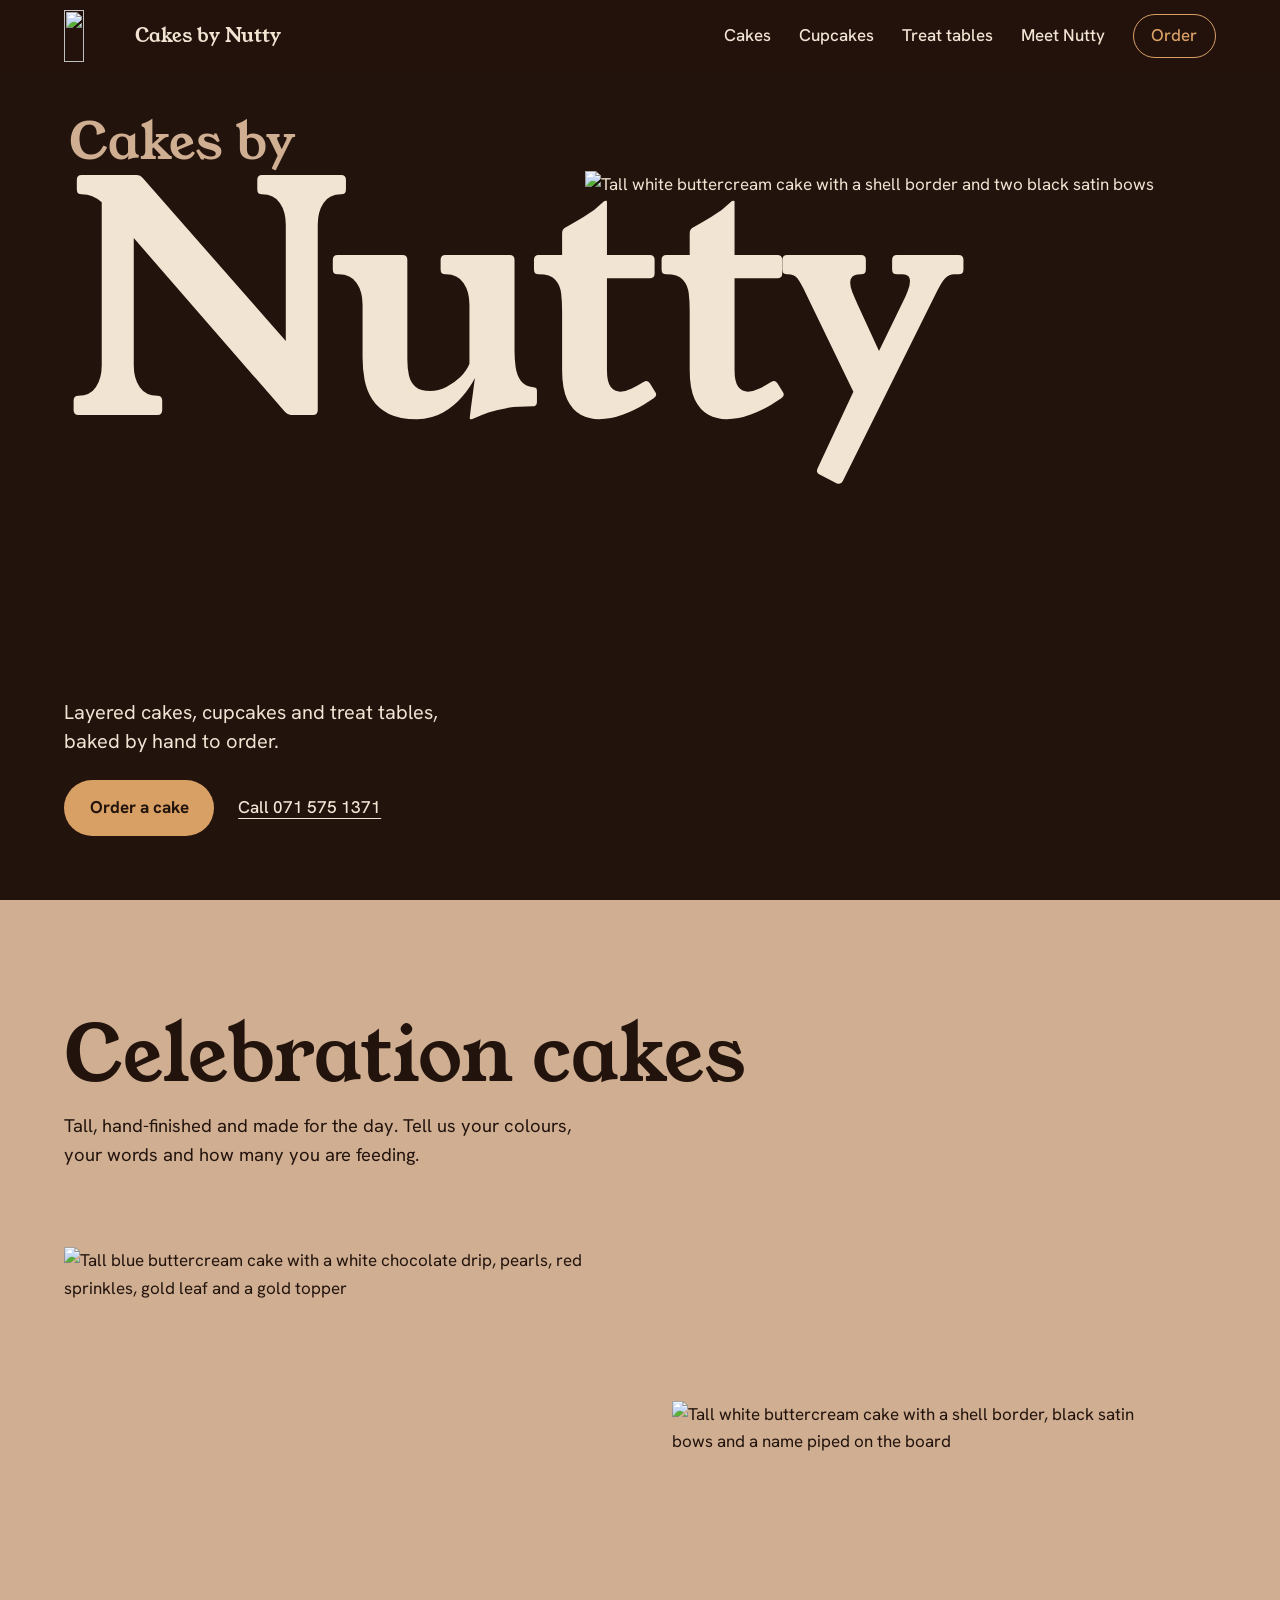
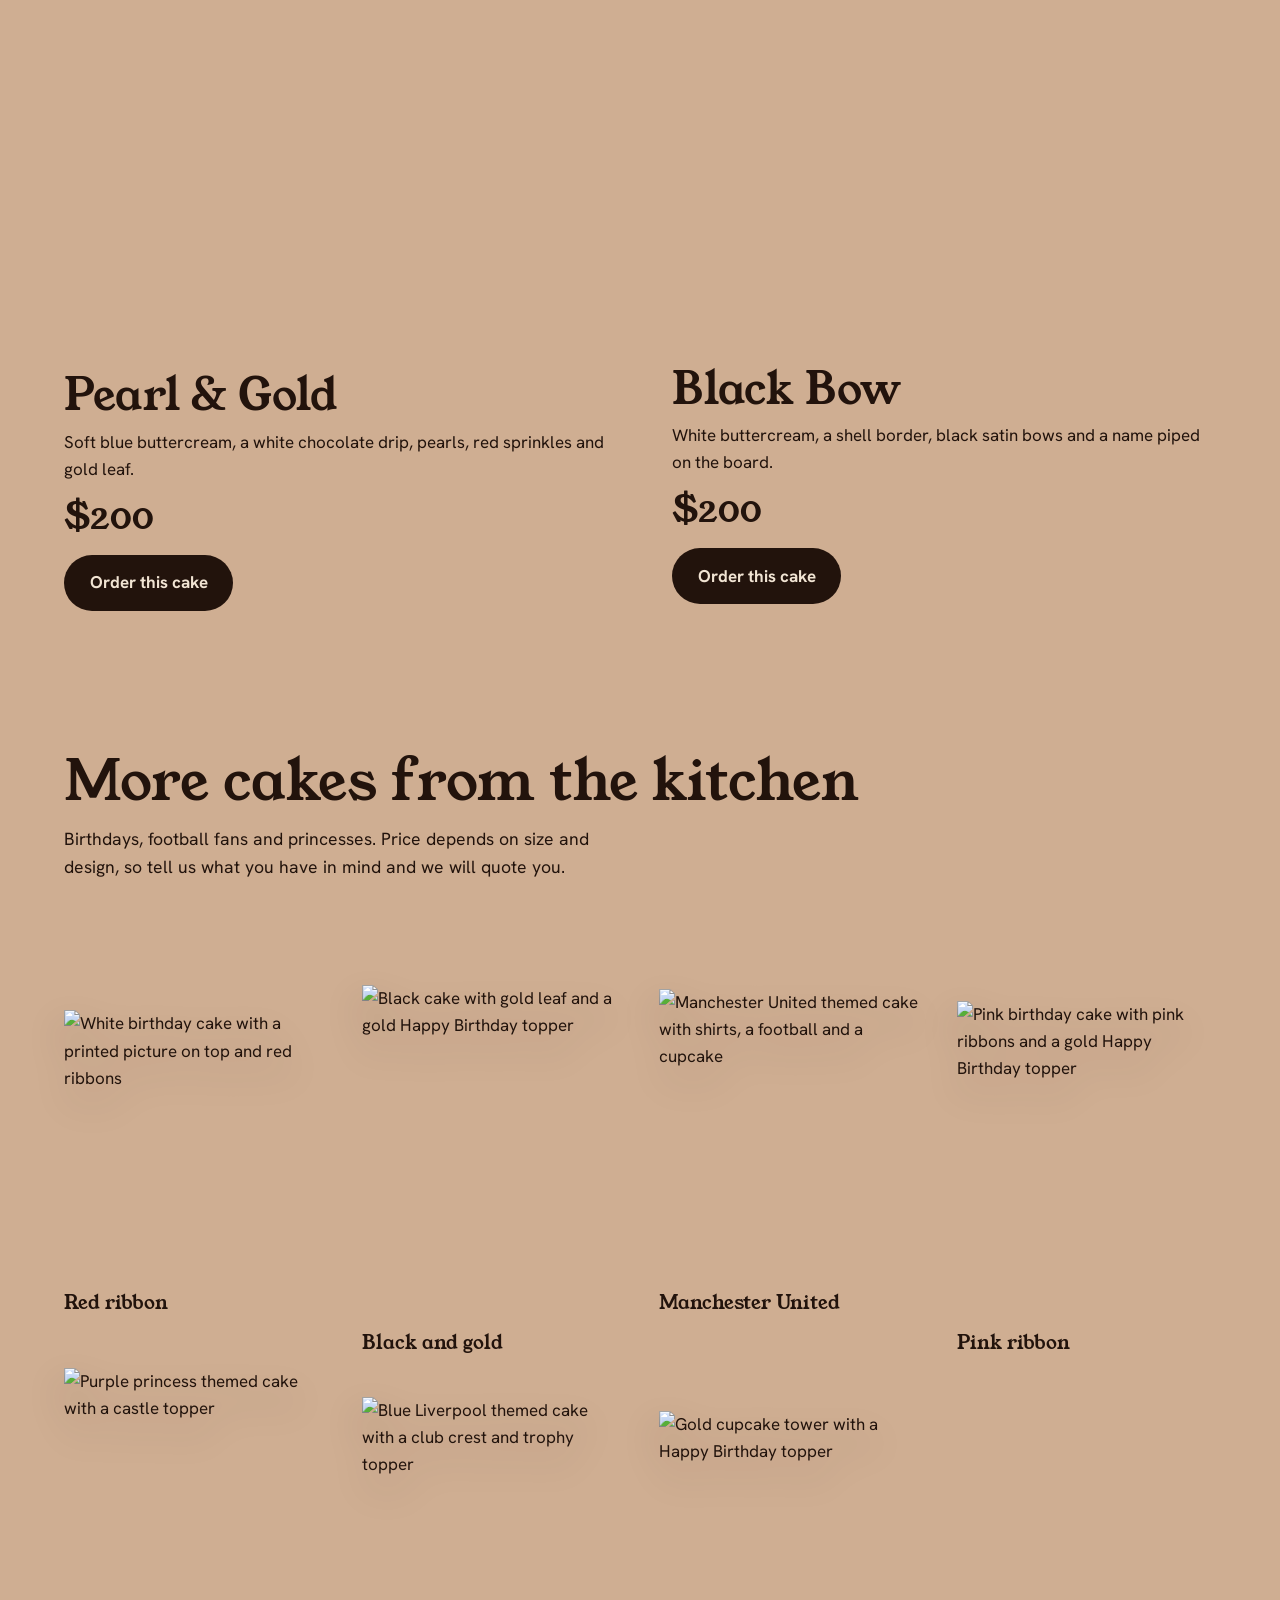
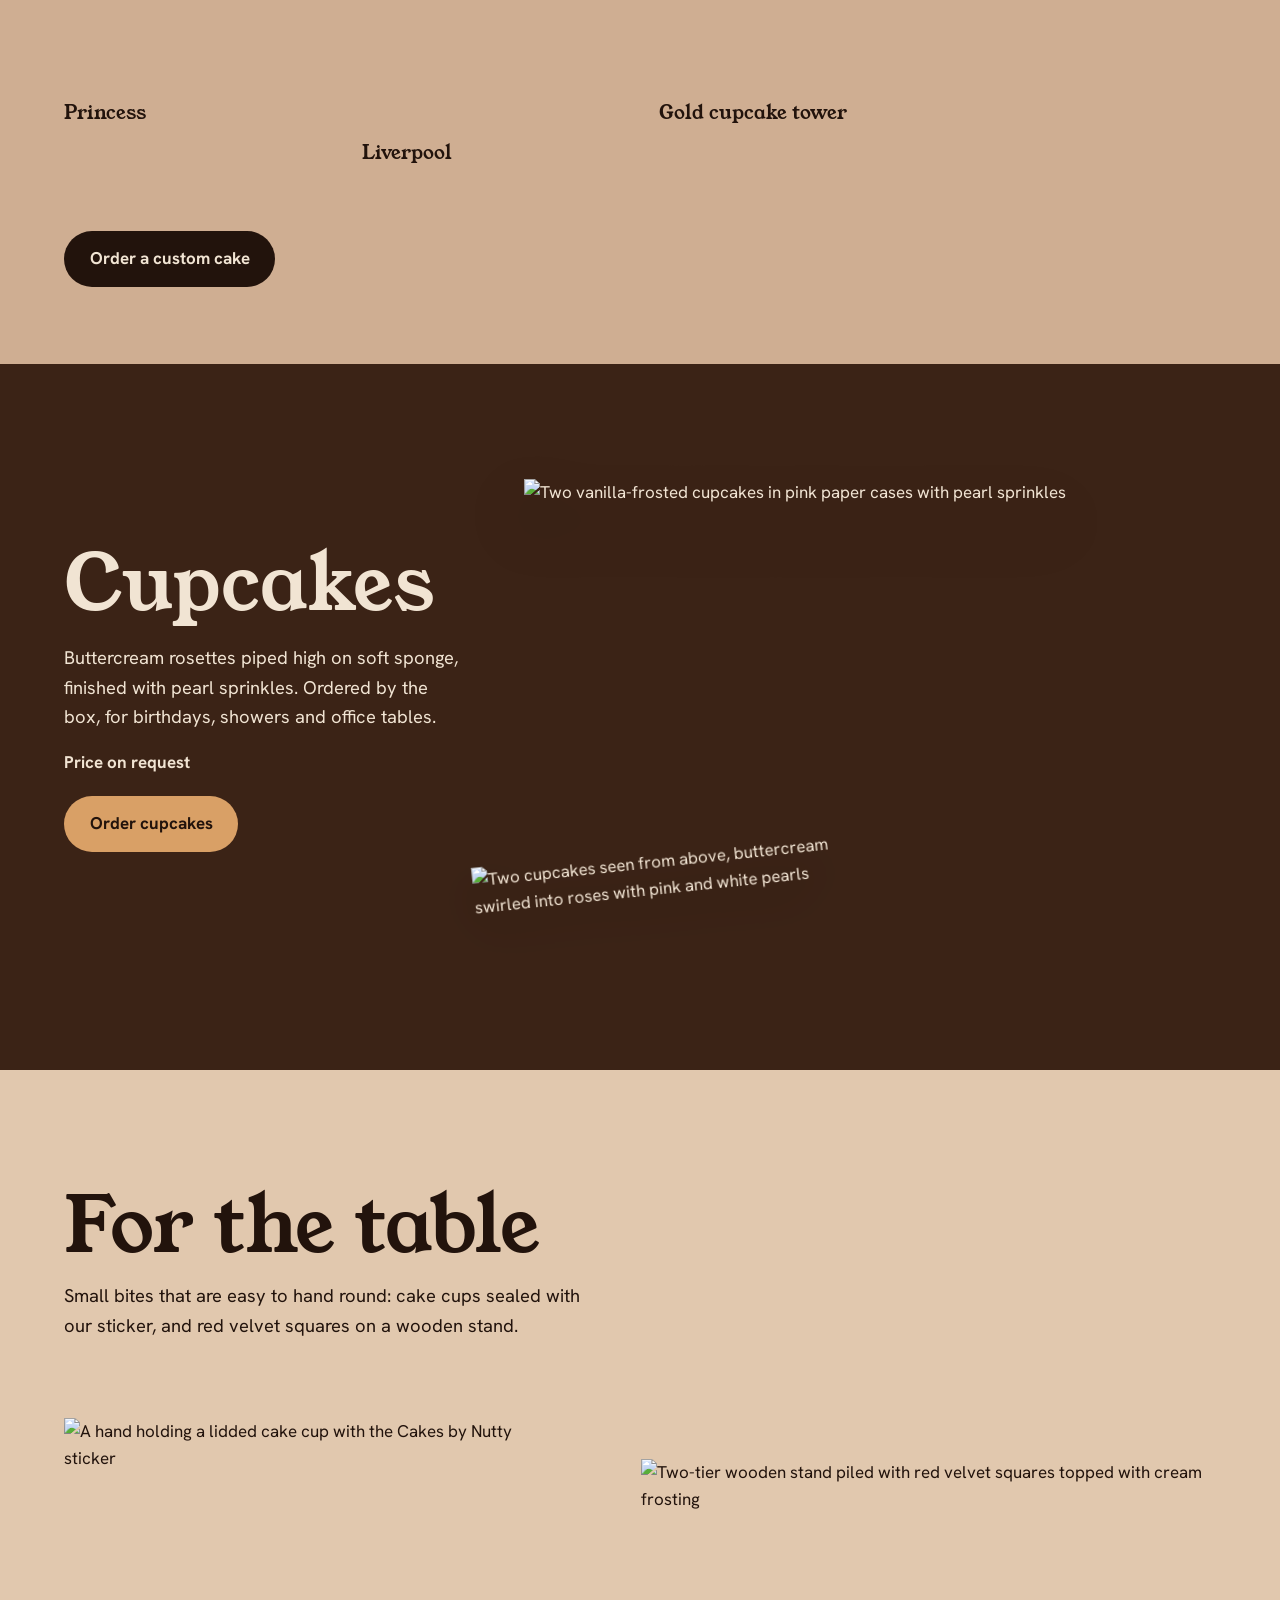
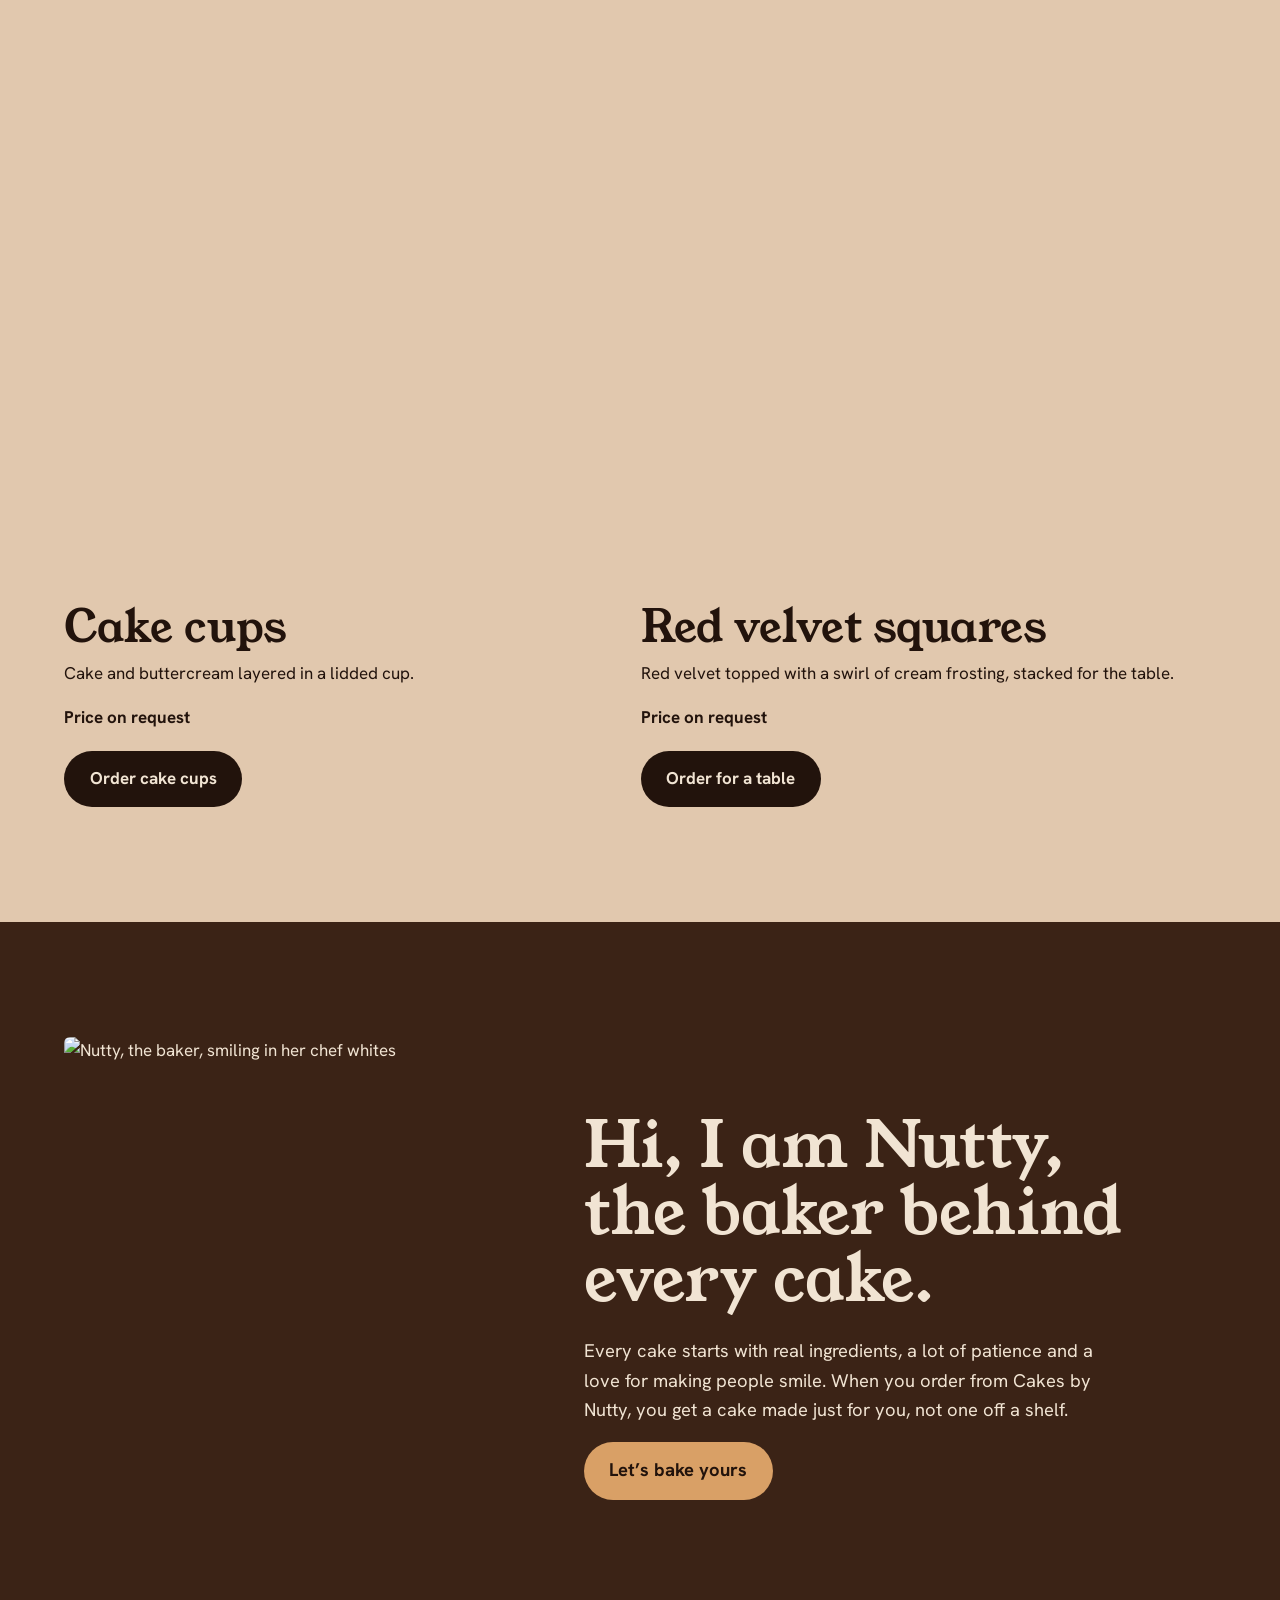
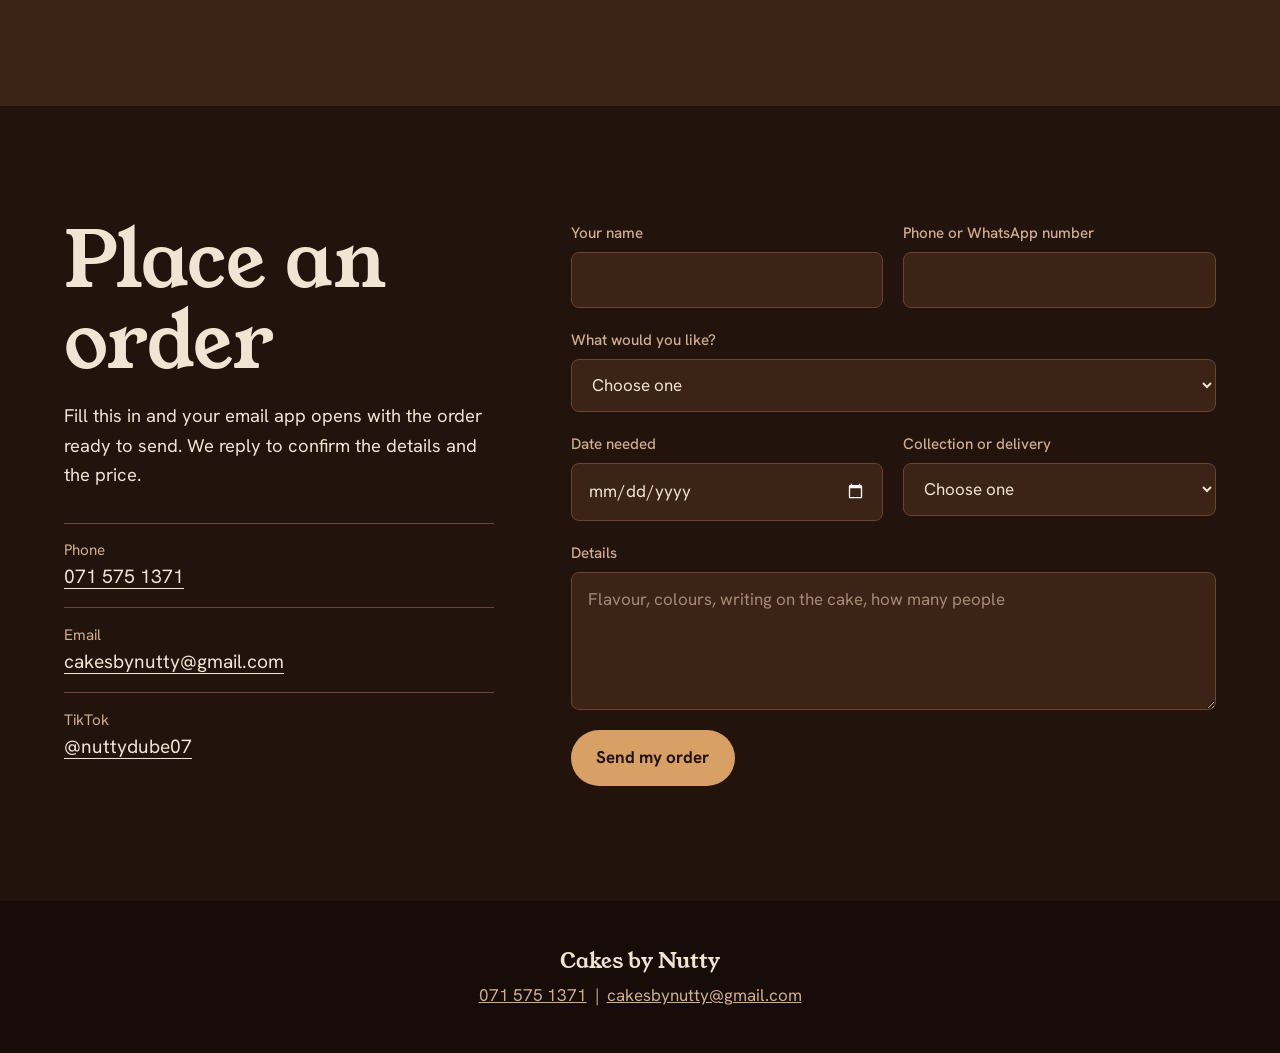
==== index.html @ 34d8f232 "Add files via upload" ====
<!DOCTYPE html>
<html lang="en">
<head>
  <meta charset="utf-8">
  <meta name="viewport" content="width=device-width, initial-scale=1">
  <title>Cakes by Nutty | Handmade cakes and cupcakes</title>
  <meta name="description" content="Layered cakes, cupcakes, cake cups and treat tables, baked by hand to order. Order online from Cakes by Nutty.">
  <link rel="icon" href="images/logo.webp" type="image/webp">
  <link rel="preconnect" href="https://fonts.googleapis.com">
  <link rel="preconnect" href="https://fonts.gstatic.com" crossorigin>
  <link href="https://fonts.googleapis.com/css2?family=Hanken+Grotesk:wght@400;500;700&family=Young+Serif&display=swap" rel="stylesheet">
  <link rel="stylesheet" href="style.css">
</head>
<body>

  <header class="site-header">
    <a class="brand" href="#top" aria-label="Cakes by Nutty, back to top">
      <img src="images/logo.webp" alt="" width="59" height="52">
      <span>Cakes by Nutty</span>
    </a>
    <nav aria-label="Main">
      <a href="#cakes">Cakes</a>
      <a href="#cupcakes">Cupcakes</a>
      <a href="#tables">Treat tables</a>
      <a href="#about">Meet Nutty</a>
      <a class="nav-order" href="#order">Order</a>
    </nav>
  </header>

  <main id="top">

    <!-- HERO -->
    <section class="hero" aria-labelledby="hero-title">
      <h1 id="hero-title" class="wordmark"><span class="by">Cakes by</span>Nutty</h1>
      <div class="hero-copy">
        <p>Layered cakes, cupcakes and treat tables, baked by hand to order.</p>
        <div class="hero-actions">
          <a class="btn" href="#order">Order a cake</a>
          <a class="text-link" href="tel:0715751371">Call 071 575 1371</a>
        </div>
      </div>
      <img class="hero-cake" src="images/cake-white.webp" width="877" height="1033"
           alt="Tall white buttercream cake with a shell border and two black satin bows">
    </section>

    <!-- CAKES -->
    <section class="cakes" id="cakes" aria-labelledby="cakes-title">
      <div class="section-head">
        <h2 id="cakes-title">Celebration cakes</h2>
        <p>Tall, hand-finished and made for the day. Tell us your colours, your words and how many you are feeding.</p>
      </div>

      <div class="cake-row">
        <article class="cake cake-a">
          <img src="images/cake-blue.webp" width="941" height="1297" loading="lazy"
               alt="Tall blue buttercream cake with a white chocolate drip, pearls, red sprinkles, gold leaf and a gold topper">
          <div class="cake-info">
            <h3>Pearl &amp; Gold</h3>
            <p>Soft blue buttercream, a white chocolate drip, pearls, red sprinkles and gold leaf.</p>
            <p class="price">$200</p>
            <button class="btn btn-dark" type="button" data-order="Celebration cake: Pearl & Gold ($200)">Order this cake</button>
          </div>
        </article>

        <article class="cake cake-b">
          <img src="images/cake-white.webp" width="877" height="1033" loading="lazy"
               alt="Tall white buttercream cake with a shell border, black satin bows and a name piped on the board">
          <div class="cake-info">
            <h3>Black Bow</h3>
            <p>White buttercream, a shell border, black satin bows and a name piped on the board.</p>
            <p class="price">$200</p>
            <button class="btn btn-dark" type="button" data-order="Celebration cake: Black Bow ($200)">Order this cake</button>
          </div>
        </article>
      </div>

      <div class="more">
        <div class="more-head">
          <h3>More cakes from the kitchen</h3>
          <p>Birthdays, football fans and princesses. Price depends on size and design, so tell us what you have in mind and we will quote you.</p>
        </div>
        <div class="more-grid">
          <figure>
            <img src="images/more-red-ribbon.webp" width="717" height="734" loading="lazy" alt="White birthday cake with a printed picture on top and red ribbons">
            <figcaption>Red ribbon</figcaption>
          </figure>
          <figure>
            <img src="images/more-black-gold.webp" width="798" height="1018" loading="lazy" alt="Black cake with gold leaf and a gold Happy Birthday topper">
            <figcaption>Black and gold</figcaption>
          </figure>
          <figure>
            <img src="images/more-manchester.webp" width="760" height="842" loading="lazy" alt="Manchester United themed cake with shirts, a football and a cupcake">
            <figcaption>Manchester United</figcaption>
          </figure>
          <figure>
            <img src="images/more-pink-ribbon.webp" width="721" height="877" loading="lazy" alt="Pink birthday cake with pink ribbons and a gold Happy Birthday topper">
            <figcaption>Pink ribbon</figcaption>
          </figure>
          <figure>
            <img src="images/more-princess.webp" width="766" height="939" loading="lazy" alt="Purple princess themed cake with a castle topper">
            <figcaption>Princess</figcaption>
          </figure>
          <figure>
            <img src="images/more-liverpool.webp" width="700" height="888" loading="lazy" alt="Blue Liverpool themed cake with a club crest and trophy topper">
            <figcaption>Liverpool</figcaption>
          </figure>
          <figure>
            <img src="images/more-gold-tower.webp" width="949" height="1007" loading="lazy" alt="Gold cupcake tower with a Happy Birthday topper">
            <figcaption>Gold cupcake tower</figcaption>
          </figure>
        </div>
        <button class="btn btn-dark" type="button" data-order="Custom celebration cake">Order a custom cake</button>
      </div>
    </section>

    <!-- CUPCAKES -->
    <section class="cupcakes" id="cupcakes" aria-labelledby="cupcakes-title">
      <div class="cupcake-copy">
        <h2 id="cupcakes-title">Cupcakes</h2>
        <p>Buttercream rosettes piped high on soft sponge, finished with pearl sprinkles. Ordered by the box, for birthdays, showers and office tables.</p>
        <p class="price-note">Price on request</p>
        <button class="btn" type="button" data-order="Cupcakes">Order cupcakes</button>
      </div>
      <div class="cupcake-art">
        <img class="cc-side" src="images/cupcakes-side.webp" width="833" height="527" loading="lazy"
             alt="Two vanilla-frosted cupcakes in pink paper cases with pearl sprinkles">
        <img class="cc-top" src="images/cupcakes-top.webp" width="765" height="467" loading="lazy"
             alt="Two cupcakes seen from above, buttercream swirled into roses with pink and white pearls">
      </div>
    </section>

    <!-- TREAT TABLES -->
    <section class="tables" id="tables" aria-labelledby="tables-title">
      <div class="section-head">
        <h2 id="tables-title">For the table</h2>
        <p>Small bites that are easy to hand round: cake cups sealed with our sticker, and red velvet squares on a wooden stand.</p>
      </div>

      <div class="table-row">
        <figure class="treat treat-cups">
          <img src="images/cups.webp" width="695" height="1111" loading="lazy"
               alt="A hand holding a lidded cake cup with the Cakes by Nutty sticker">
          <figcaption>
            <h3>Cake cups</h3>
            <p>Cake and buttercream layered in a lidded cup.</p>
            <p class="price-note">Price on request</p>
            <button class="btn btn-dark" type="button" data-order="Cake cups">Order cake cups</button>
          </figcaption>
        </figure>

        <figure class="treat treat-stand">
          <img src="images/stand.webp" width="666" height="841" loading="lazy"
               alt="Two-tier wooden stand piled with red velvet squares topped with cream frosting">
          <figcaption>
            <h3>Red velvet squares</h3>
            <p>Red velvet topped with a swirl of cream frosting, stacked for the table.</p>
            <p class="price-note">Price on request</p>
            <button class="btn btn-dark" type="button" data-order="Red velvet squares for a table">Order for a table</button>
          </figcaption>
        </figure>
      </div>
    </section>

    <!-- ABOUT -->
    <section class="about" id="about" aria-labelledby="about-title">
      <img src="images/baker.webp" width="560" height="700" loading="lazy"
           alt="Nutty, the baker, smiling in her chef whites">
      <div class="about-copy">
        <h2 id="about-title">Hi, I am Nutty, the baker behind every cake.</h2>
        <p>Every cake starts with real ingredients, a lot of patience and a love for making people smile. When you order from Cakes by Nutty, you get a cake made just for you, not one off a shelf.</p>
        <p><a class="btn" href="#order">Let&rsquo;s bake yours</a></p>
      </div>
    </section>

    <!-- ORDER -->
    <section class="order" id="order" aria-labelledby="order-title">
      <div class="order-intro">
        <h2 id="order-title">Place an order</h2>
        <p>Fill this in and your email app opens with the order ready to send. We reply to confirm the details and the price.</p>
        <dl class="contact">
          <div><dt>Phone</dt><dd><a href="tel:0715751371">071 575 1371</a></dd></div>
          <div><dt>Email</dt><dd><a href="mailto:cakesbynutty@gmail.com">cakesbynutty@gmail.com</a></dd></div>
          <div><dt>TikTok</dt><dd><a href="https://www.tiktok.com/@nuttydube07" rel="noopener">@nuttydube07</a></dd></div>
        </dl>
      </div>

      <form id="order-form" class="order-form" novalidate>
        <div class="field">
          <label for="name">Your name</label>
          <input id="name" name="name" type="text" autocomplete="name" required>
        </div>
        <div class="field">
          <label for="phone">Phone or WhatsApp number</label>
          <input id="phone" name="phone" type="tel" autocomplete="tel" required>
        </div>
        <div class="field full">
          <label for="item">What would you like?</label>
          <select id="item" name="item" required>
            <option value="">Choose one</option>
            <option>Celebration cake: Pearl &amp; Gold ($200)</option>
            <option>Celebration cake: Black Bow ($200)</option>
            <option>Custom celebration cake</option>
            <option>Cupcakes</option>
            <option>Cake cups</option>
            <option>Red velvet squares for a table</option>
          </select>
        </div>
        <div class="field">
          <label for="date">Date needed</label>
          <input id="date" name="date" type="date" required>
        </div>
        <div class="field">
          <label for="method">Collection or delivery</label>
          <select id="method" name="method" required>
            <option value="">Choose one</option>
            <option>Collection</option>
            <option>Delivery</option>
          </select>
        </div>
        <div class="field full">
          <label for="details">Details</label>
          <textarea id="details" name="details" rows="4" placeholder="Flavour, colours, writing on the cake, how many people"></textarea>
        </div>
        <div class="full form-end">
          <button class="btn" type="submit">Send my order</button>
          <p id="form-status" class="form-status" role="status" aria-live="polite"></p>
        </div>
      </form>
    </section>


  </main>

  <footer class="site-footer">
    <p>Cakes by Nutty</p>
    <p><a href="tel:0715751371">071 575 1371</a> &nbsp;|&nbsp; <a href="mailto:cakesbynutty@gmail.com">cakesbynutty@gmail.com</a></p>
  </footer>

  <script src="script.js"></script>
</body>
</html>
---- style.css ----
/* ==========================================================
   Cakes by Nutty
   Palette (all browns):
   roast  #22130c  deepest, page and footer
   cocoa  #3b2316  cupcake section
   mocha  #6b4430  borders, quiet text on dark
   latte  #cfae92  cake section
   sand   #e1c8ae  treat table section
   oat    #f1e4d3  text on dark
   caramel #d9a066 buttons and links
   ========================================================== */

:root {
  --roast: #22130c;
  --cocoa: #3b2316;
  --mocha: #6b4430;
  --latte: #cfae92;
  --sand: #e1c8ae;
  --oat: #f1e4d3;
  --caramel: #d9a066;
  --ink-soft: #4a2f20;

  --display: "Young Serif", Georgia, "Times New Roman", serif;
  --body: "Hanken Grotesk", system-ui, -apple-system, "Segoe UI", Roboto, sans-serif;

  --gutter: clamp(1.25rem, 5vw, 4.5rem);
  --header-h: 4.5rem;
}

*, *::before, *::after { box-sizing: border-box; }

html {
  scroll-behavior: smooth;
  scroll-padding-top: var(--header-h);
  -webkit-text-size-adjust: 100%;
}

body {
  margin: 0;
  background: var(--roast);
  color: var(--oat);
  font-family: var(--body);
  font-size: 1.0625rem;
  line-height: 1.6;
}

img { display: block; max-width: 100%; height: auto; }

h1, h2, h3 {
  margin: 0;
  font-family: var(--display);
  font-weight: 400;
  line-height: 1.05;
}

p { margin: 0 0 1rem; max-width: 34rem; }

a { color: inherit; }

:focus-visible {
  outline: 3px solid var(--caramel);
  outline-offset: 3px;
}

/* ---------- Buttons and links ---------- */

.btn {
  display: inline-block;
  padding: 0.9rem 1.6rem;
  border: 0;
  border-radius: 999px;
  background: var(--caramel);
  color: var(--roast);
  font: inherit;
  font-weight: 700;
  text-decoration: none;
  cursor: pointer;
  transition: background-color 0.2s;
}
.btn:hover { background: #e6b27a; }

.btn.btn-dark { background: var(--roast); color: var(--oat); }
.btn.btn-dark:hover { background: var(--cocoa); }

.text-link {
  font-weight: 500;
  text-underline-offset: 0.3em;
  text-decoration-thickness: 1px;
}

.price {
  margin: 0 0 1.25rem;
  font-family: var(--display);
  font-size: 2.25rem;
  line-height: 1;
}

.price-note {
  margin: 0 0 1.25rem;
  font-weight: 700;
}

/* ---------- Header ---------- */

.site-header {
  position: sticky;
  top: 0;
  z-index: 50;
  display: flex;
  align-items: center;
  justify-content: space-between;
  gap: 1rem;
  min-height: var(--header-h);
  padding: 0.5rem var(--gutter);
  background: rgba(34, 19, 12, 0.94);
  -webkit-backdrop-filter: blur(8px);
  backdrop-filter: blur(8px);
}

.brand {
  display: flex;
  align-items: center;
  gap: 0.75rem;
  font-family: var(--display);
  font-size: 1.2rem;
  text-decoration: none;
}
.brand img { width: auto; height: 3.25rem; }

.site-header nav { display: flex; align-items: center; gap: 1.75rem; }
.site-header nav a { text-decoration: none; font-weight: 500; }
.site-header nav a:hover { color: var(--caramel); }
.site-header .nav-order {
  padding: 0.45rem 1.1rem;
  border: 1.5px solid var(--caramel);
  border-radius: 999px;
  color: var(--caramel);
}
.site-header .nav-order:hover { background: var(--caramel); color: var(--roast); }

/* ---------- Hero ---------- */

.hero {
  position: relative;
  display: flex;
  flex-direction: column;
  justify-content: space-between;
  min-height: calc(100svh - var(--header-h));
  padding: clamp(1.5rem, 4vw, 3rem) var(--gutter) clamp(2rem, 5vw, 4rem);
  overflow: hidden;
  background: var(--roast);
}

.wordmark {
  position: relative;
  z-index: 1;
  font-size: clamp(6.5rem, 25vw, 23rem);
  line-height: 0.85;
  letter-spacing: -0.02em;
  color: var(--oat);
}
.wordmark .by {
  display: block;
  margin-bottom: 0.12em;
  padding-left: 0.1em;
  font-size: 0.16em;
  letter-spacing: 0;
  color: var(--latte);
}

.hero-copy {
  position: relative;
  z-index: 3;
  max-width: 26rem;
  margin-top: 2.5rem;
}
.hero-copy p { font-size: 1.25rem; line-height: 1.45; }
.hero-actions { display: flex; flex-wrap: wrap; align-items: center; gap: 1.25rem 1.5rem; margin-top: 1.5rem; }

.hero-cake {
  position: absolute;
  z-index: 2;
  right: 6vw;
  bottom: 0;
  height: 88%;
  width: auto;
  max-width: none;
  animation: settle 1s cubic-bezier(0.2, 0.7, 0.2, 1) both;
}

@keyframes settle {
  from { opacity: 0; transform: translateY(7%); }
  to   { opacity: 1; transform: none; }
}

/* ---------- Cakes ---------- */

.cakes {
  padding: clamp(4rem, 9vw, 8rem) var(--gutter) clamp(3rem, 6vw, 6rem);
  background: var(--latte);
  color: var(--roast);
}

.section-head { margin-bottom: clamp(2.5rem, 6vw, 5rem); }
.section-head h2 { margin-bottom: 1rem; font-size: clamp(2.5rem, 6vw, 5rem); }
.section-head p { font-size: 1.15rem; }

.cake-row {
  display: grid;
  grid-template-columns: 1fr 1fr;
  gap: clamp(1.5rem, 5vw, 5rem);
  align-items: start;
}

.cake { display: flex; flex-direction: column; }
.cake img {
  width: 100%;
  -webkit-mask-image: linear-gradient(to bottom, #000 88%, transparent);
  mask-image: linear-gradient(to bottom, #000 88%, transparent);
}
.cake-info { margin-top: -1.5rem; position: relative; }
.cake-info h3 { margin-bottom: 0.6rem; font-size: clamp(1.9rem, 3.4vw, 2.75rem); }

.cake.cake-b { margin-top: clamp(3rem, 12vw, 11rem); }
.cake.cake-b img { width: 92%; }

/* ---------- More cakes ---------- */

.more { margin-top: clamp(5rem, 11vw, 10rem); }
.more-head { margin-bottom: clamp(2rem, 5vw, 4rem); }
.more-head h3 { margin-bottom: 0.9rem; font-size: clamp(2rem, 4.5vw, 3.5rem); }
.more-head p { font-size: 1.1rem; }

.more-grid {
  display: grid;
  grid-template-columns: repeat(auto-fit, minmax(min(15rem, 100%), 1fr));
  gap: clamp(1.5rem, 3vw, 3rem) clamp(1rem, 3vw, 3rem);
  align-items: end;
  margin-bottom: clamp(4.5rem, 8vw, 6.5rem);
}
.more-grid figure { margin: 0; }
.more-grid img { width: 100%; filter: drop-shadow(0 18px 18px rgba(34, 19, 12, 0.22)); }
.more-grid figcaption { margin-top: 0.75rem; font-family: var(--display); font-size: 1.2rem; }
.more-grid figure:nth-child(even) { transform: translateY(2.5rem); }

/* ---------- Cupcakes ---------- */

.cupcakes {
  display: grid;
  grid-template-columns: minmax(0, 0.8fr) minmax(0, 1.4fr);
  gap: clamp(2rem, 5vw, 5rem);
  align-items: center;
  padding: clamp(4rem, 9vw, 8rem) var(--gutter) clamp(6rem, 12vw, 11rem);
  background: var(--cocoa);
  color: var(--oat);
}
.cupcake-copy h2 { margin-bottom: 1.25rem; font-size: clamp(2.5rem, 6vw, 5rem); }
.cupcake-copy p:not(.price-note) { font-size: 1.15rem; }

.cupcake-art { position: relative; }
.cupcake-art .cc-side {
  width: 100%;
  filter: drop-shadow(0 28px 28px rgba(0, 0, 0, 0.35));
}
.cupcake-art .cc-top {
  position: absolute;
  left: -6%;
  bottom: -38%;
  width: 56%;
  transform: rotate(-6deg);
  filter: drop-shadow(0 22px 22px rgba(0, 0, 0, 0.35));
}

/* ---------- Treat tables ---------- */

.tables {
  padding: clamp(4rem, 9vw, 8rem) var(--gutter);
  background: var(--sand);
  color: var(--roast);
}

.table-row {
  display: grid;
  grid-template-columns: 1fr 1.15fr;
  gap: clamp(2rem, 6vw, 6rem);
  align-items: end;
}

.treat { margin: 0; }
.treat img { width: 100%; }
.treat-cups img { max-width: 30rem; }
.treat figcaption { margin-top: 1.25rem; }
.treat h3 { margin-bottom: 0.6rem; font-size: clamp(1.9rem, 3.4vw, 2.75rem); }

/* ---------- About ---------- */

.about {
  display: grid;
  grid-template-columns: minmax(0, 0.7fr) minmax(0, 1fr);
  gap: clamp(2rem, 6vw, 6rem);
  align-items: center;
  padding: clamp(4rem, 9vw, 8rem) var(--gutter);
  background: var(--cocoa);
  color: var(--oat);
}
.about img { width: 100%; max-width: 28rem; justify-self: end; border-radius: 6px; }
.about-copy h2 { margin-bottom: 1.5rem; max-width: 14ch; font-size: clamp(2.25rem, 5vw, 4.25rem); }
.about-copy p { font-size: 1.15rem; }

/* ---------- Order ---------- */

.order {
  display: grid;
  grid-template-columns: minmax(0, 0.8fr) minmax(0, 1.2fr);
  gap: clamp(2rem, 6vw, 6rem);
  padding: clamp(4rem, 9vw, 8rem) var(--gutter);
  background: var(--roast);
}
.order-intro h2 { margin-bottom: 1.25rem; font-size: clamp(2.5rem, 6vw, 5rem); }
.order-intro p { font-size: 1.15rem; }

.contact { margin: 2rem 0 0; }
.contact div { padding: 0.9rem 0; border-top: 1px solid var(--mocha); }
.contact dt { color: var(--latte); font-size: 0.95rem; }
.contact dd { margin: 0; font-size: 1.2rem; }
.contact a { text-underline-offset: 0.25em; }

.order-form {
  display: grid;
  grid-template-columns: 1fr 1fr;
  gap: 1.25rem;
  align-content: start;
}
.order-form .field { display: flex; flex-direction: column; gap: 0.4rem; min-width: 0; }
.order-form .full { grid-column: 1 / -1; }

.order-form label { font-size: 0.95rem; font-weight: 500; color: var(--latte); }

.order-form input,
.order-form select,
.order-form textarea {
  width: 100%;
  padding: 0.85rem 1rem;
  border: 1px solid var(--mocha);
  border-radius: 8px;
  background: var(--cocoa);
  color: var(--oat);
  font: inherit;
  color-scheme: dark;
}
.order-form textarea { resize: vertical; }
.order-form ::placeholder { color: #a58a76; }

.order-form input.invalid,
.order-form select.invalid { border-color: #f0a58a; }

.form-end { display: flex; flex-wrap: wrap; align-items: center; gap: 1rem 1.5rem; }
.form-status { margin: 0; max-width: 28rem; font-size: 0.95rem; }

/* ---------- Footer ---------- */

.site-footer {
  padding: 2.5rem var(--gutter);
  background: #170c07;
  color: var(--latte);
  text-align: center;
}
.site-footer p { max-width: none; margin: 0.25rem 0; }
.site-footer p:first-child { font-family: var(--display); font-size: 1.3rem; color: var(--oat); }

/* ---------- Tablet and phone ---------- */

@media (max-width: 860px) {
  .hero { min-height: 0; padding-bottom: 0; }
  .wordmark { font-size: clamp(5.5rem, 30vw, 14rem); }
  .hero-cake {
    position: relative;
    right: auto;
    height: auto;
    width: min(82vw, 440px);
    margin: 2rem 0 0 auto;
  }

  .cake-row { grid-template-columns: 1fr; gap: 3rem; }
  .cake.cake-b { margin-top: 0; }
  .cake.cake-b img { width: 100%; }
  .cake img { max-width: 30rem; }

  .cupcakes { grid-template-columns: 1fr; padding-bottom: clamp(8rem, 30vw, 12rem); }
  .cupcake-art .cc-top { left: 0; bottom: -45%; width: 60%; }

  .table-row { grid-template-columns: 1fr; gap: 3.5rem; }
  .treat-cups img { max-width: 20rem; }

  .order { grid-template-columns: 1fr; }

  .about { grid-template-columns: 1fr; }
  .about img { justify-self: center; max-width: 22rem; order: 2; }
  .more-grid figure:nth-child(even) { transform: none; }
}

@media (max-width: 640px) {
  .site-header nav a:not(.nav-order) { display: none; }
  .brand { font-size: 1.05rem; }
  .order-form { grid-template-columns: 1fr; }
}

/* ---------- Reduced motion ---------- */

@media (prefers-reduced-motion: reduce) {
  html { scroll-behavior: auto; }
  .hero-cake { animation: none; }
  .btn { transition: none; }
}
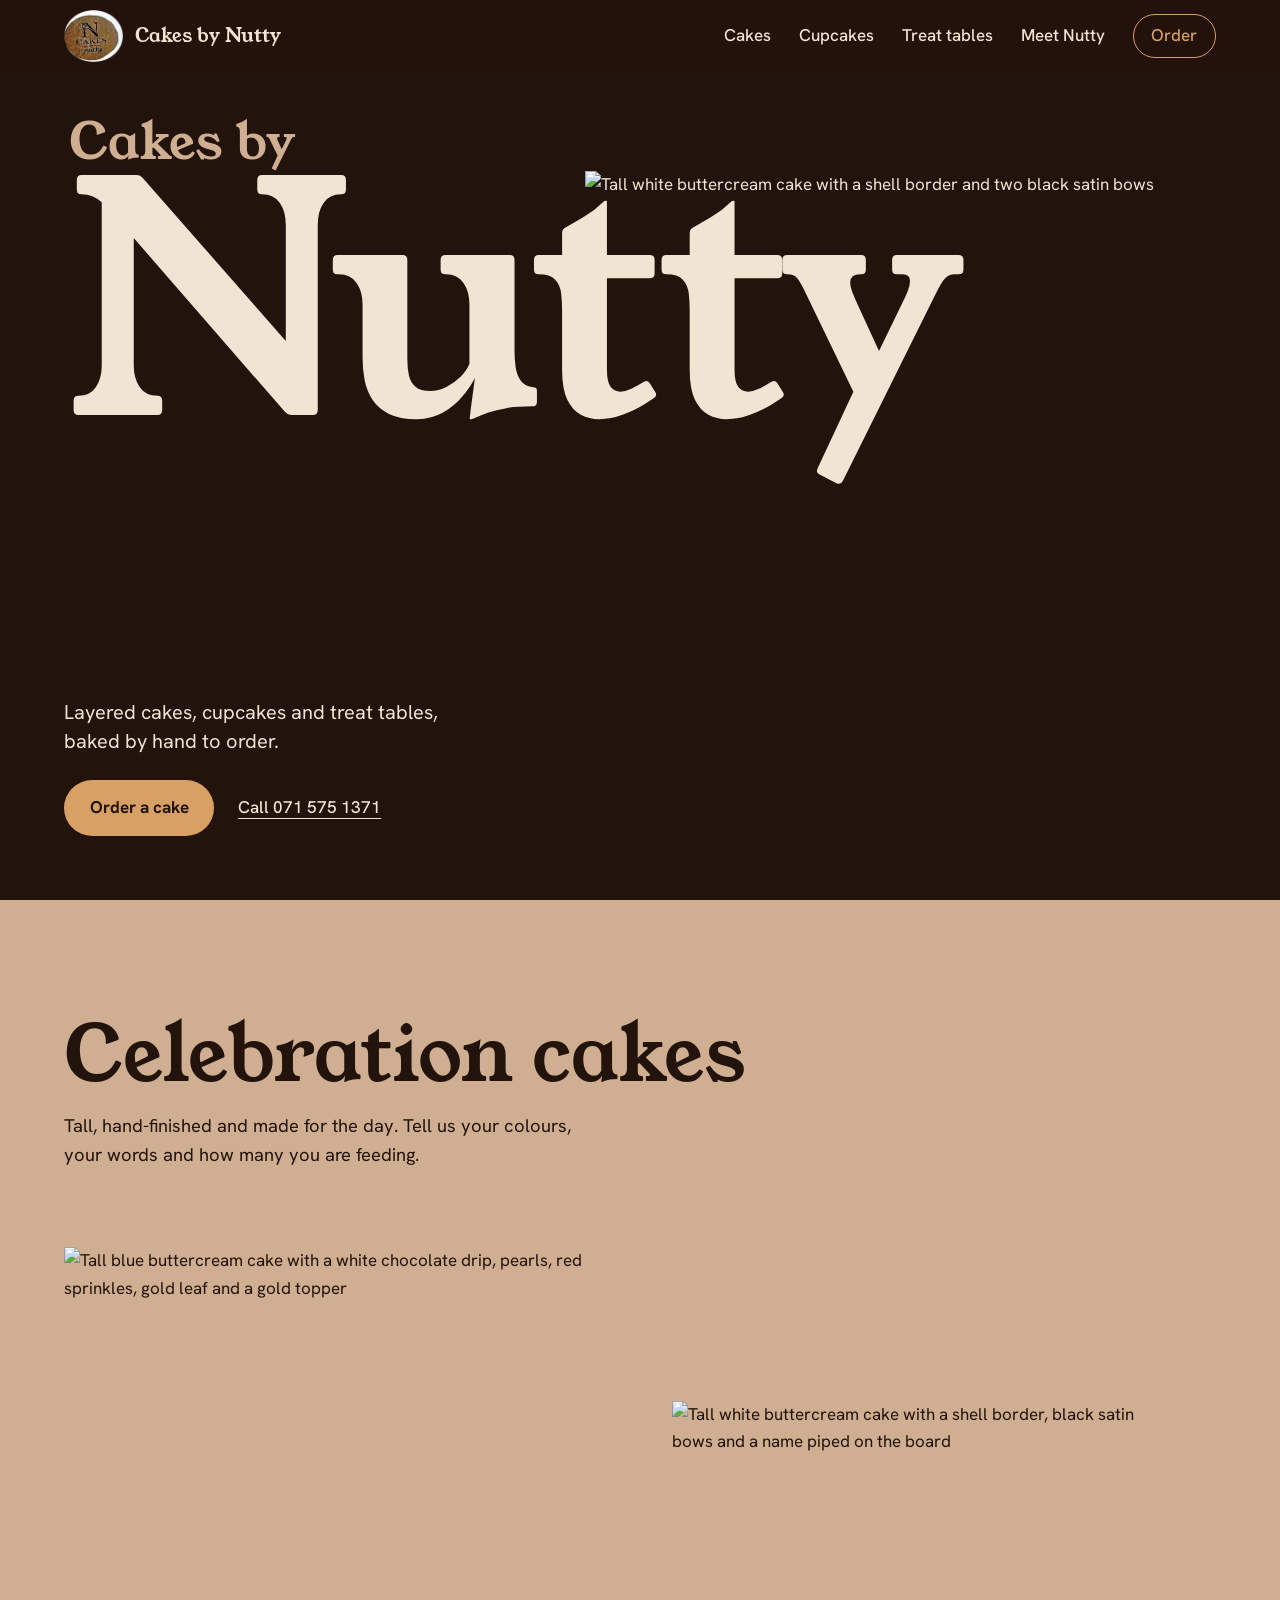
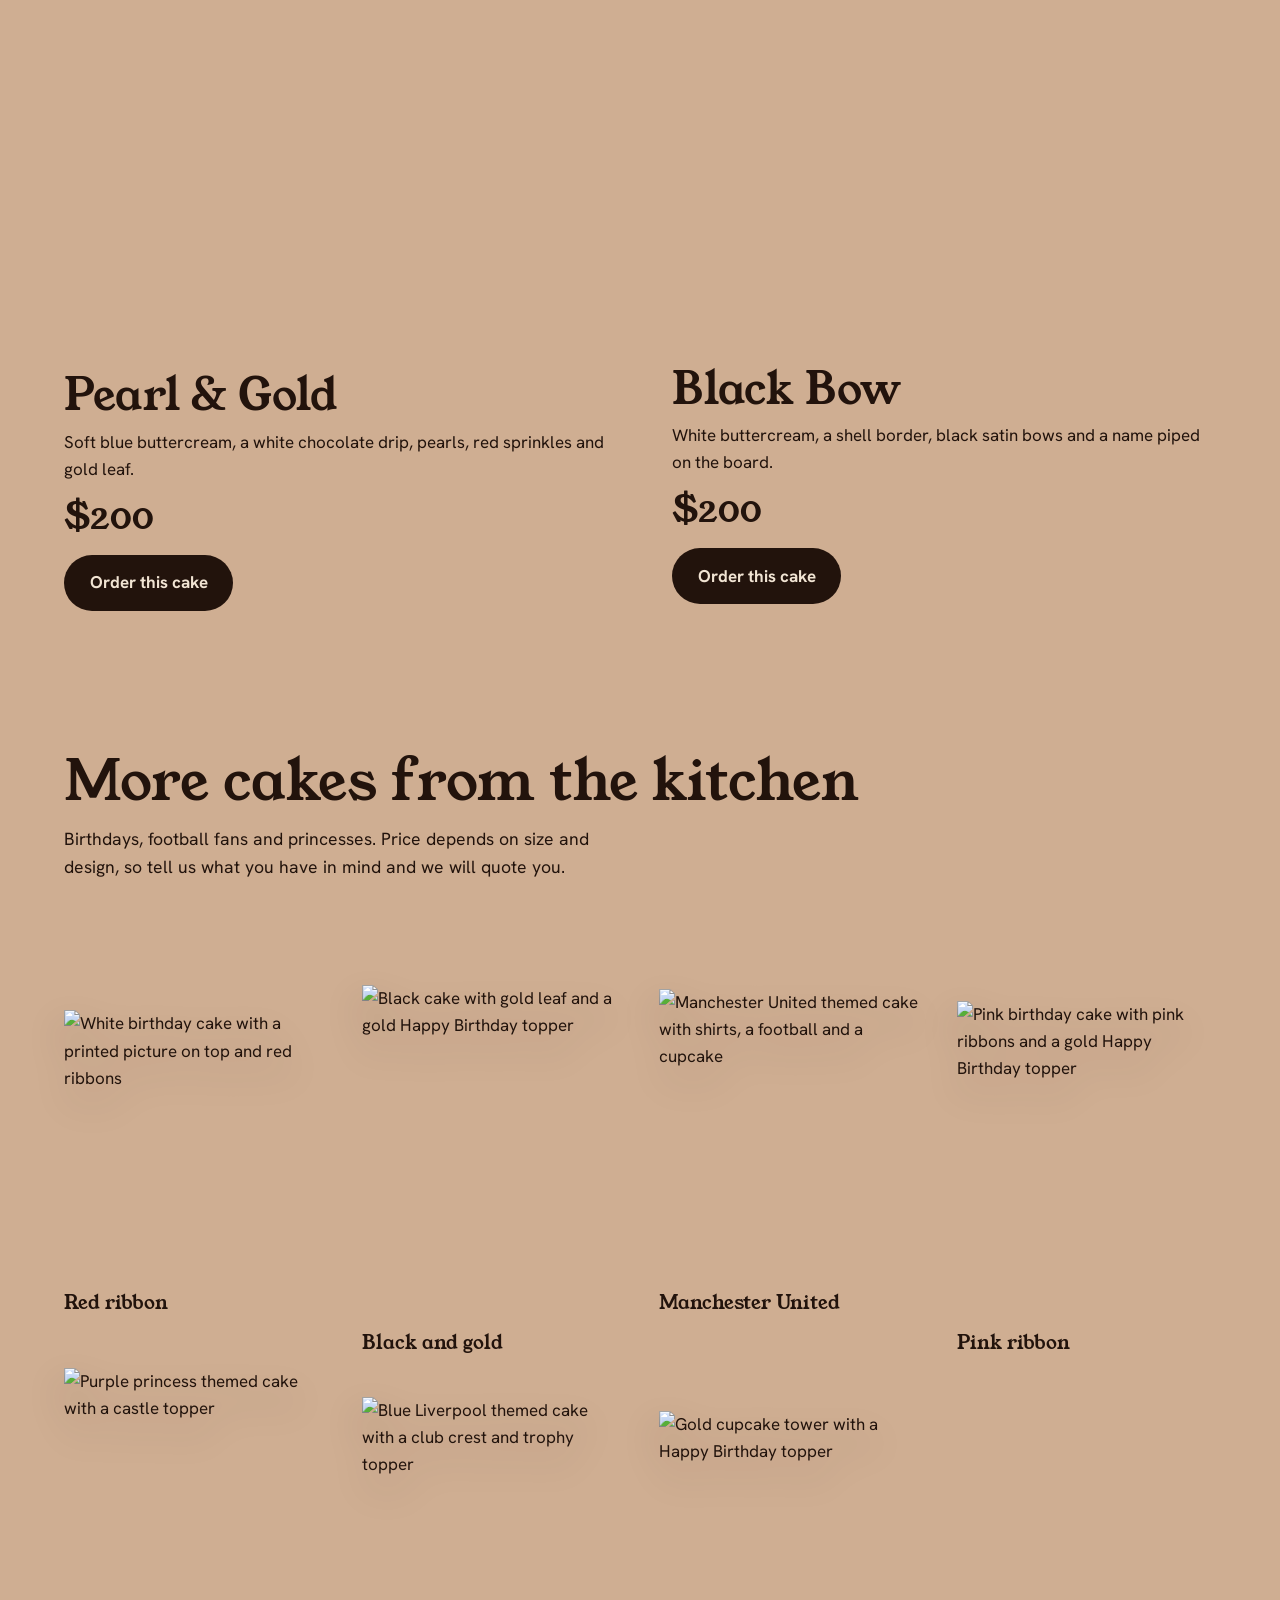
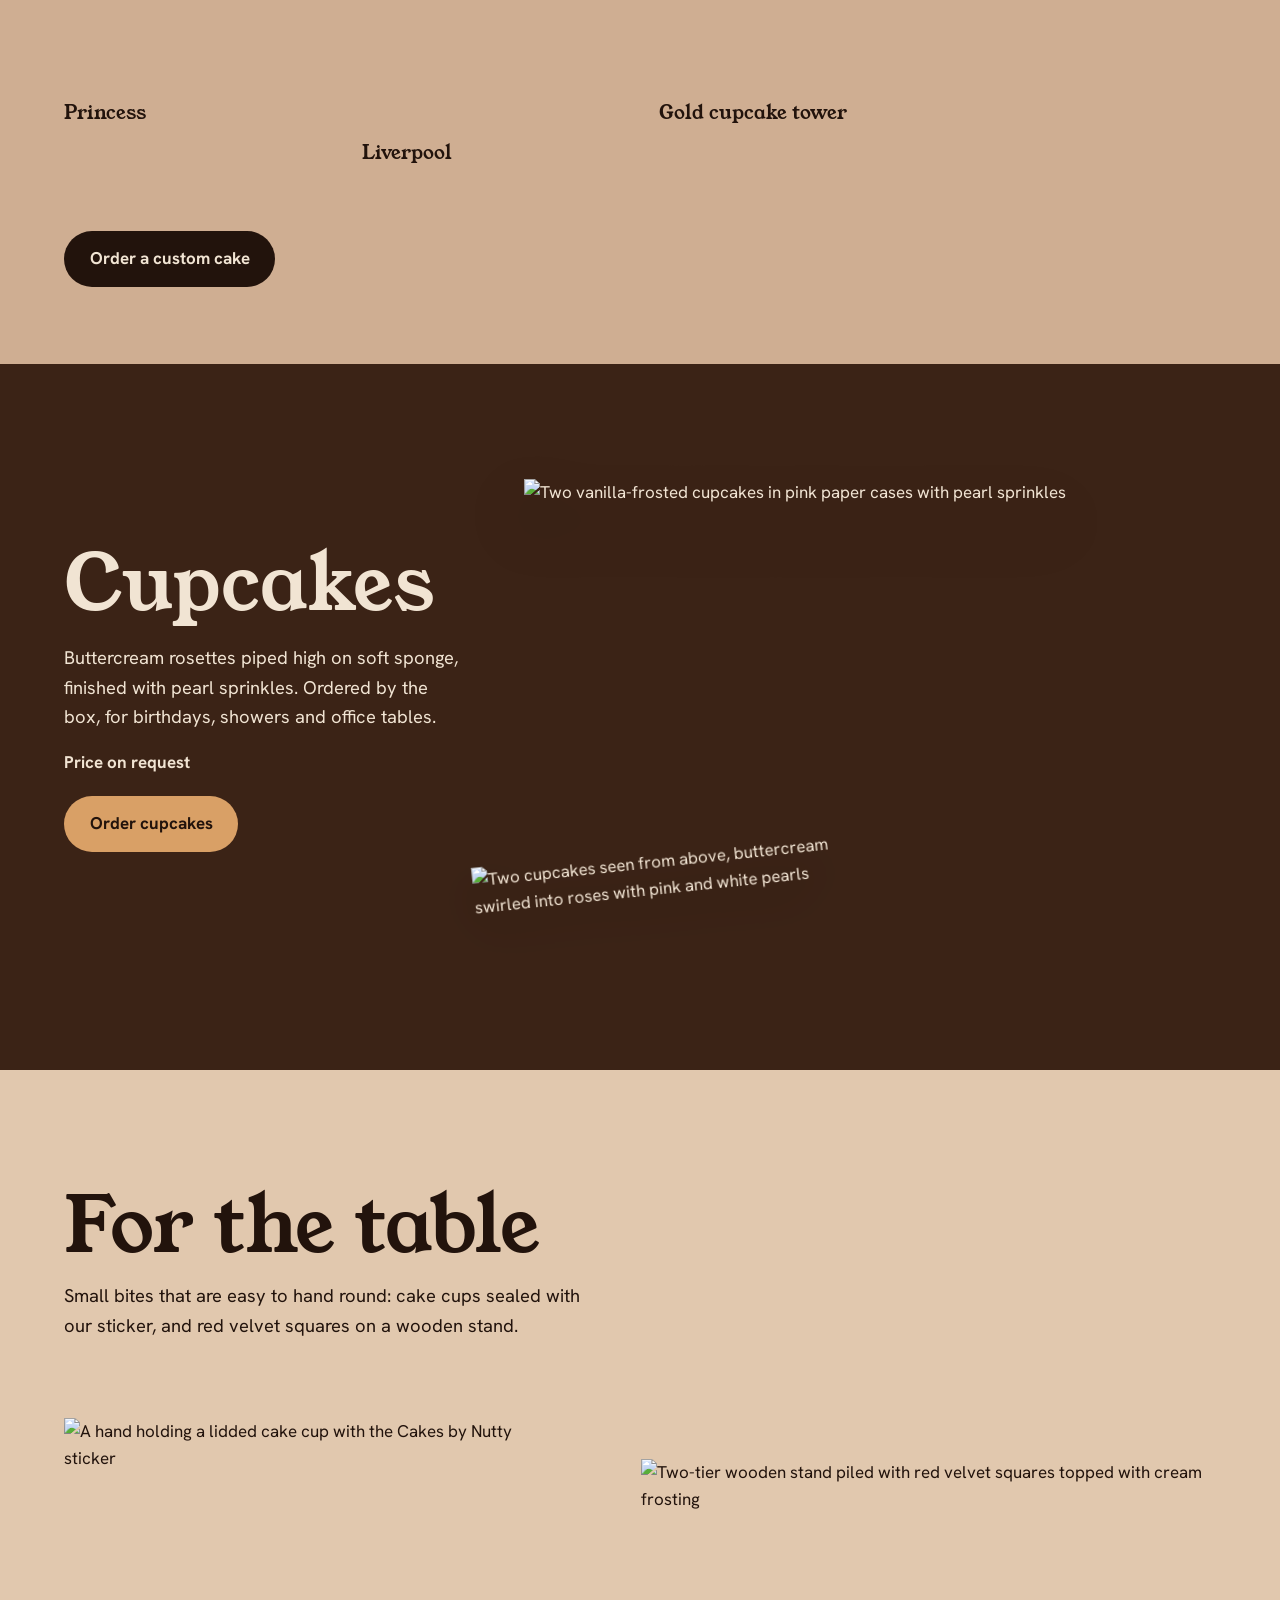
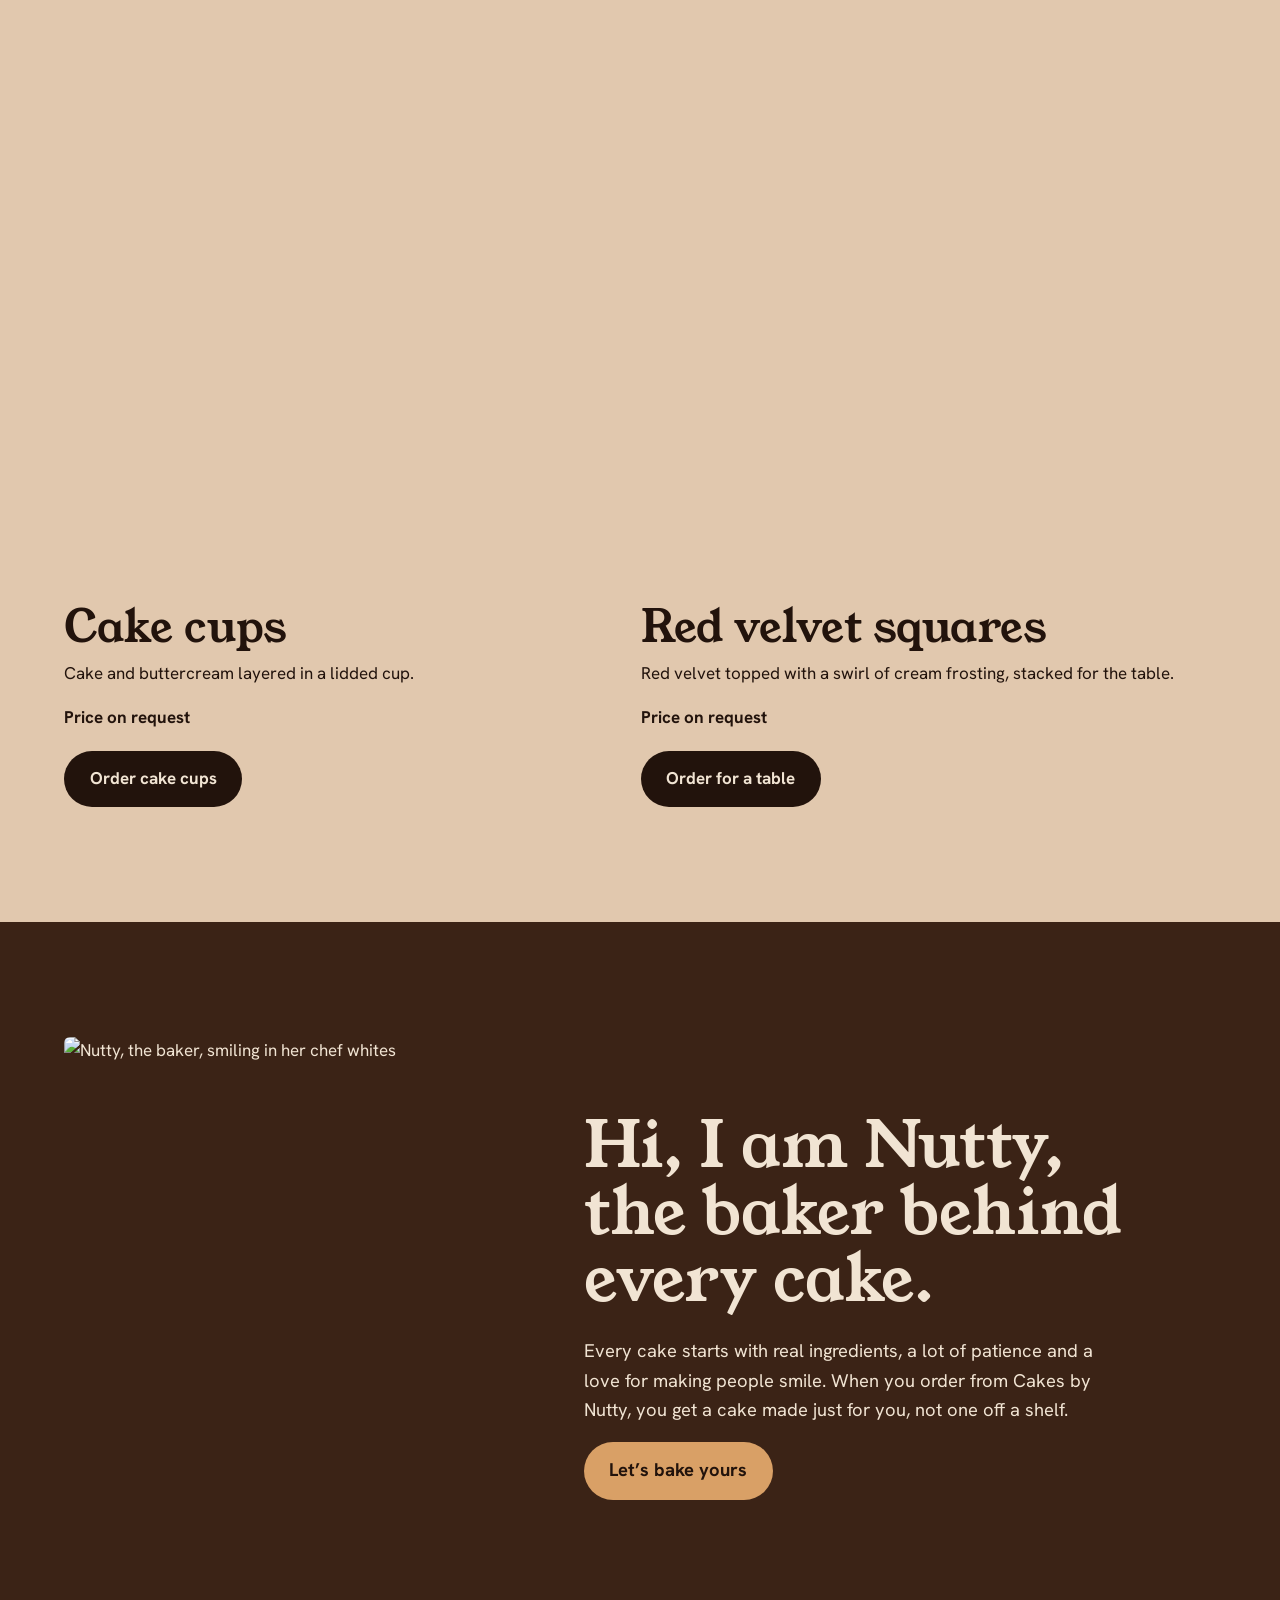
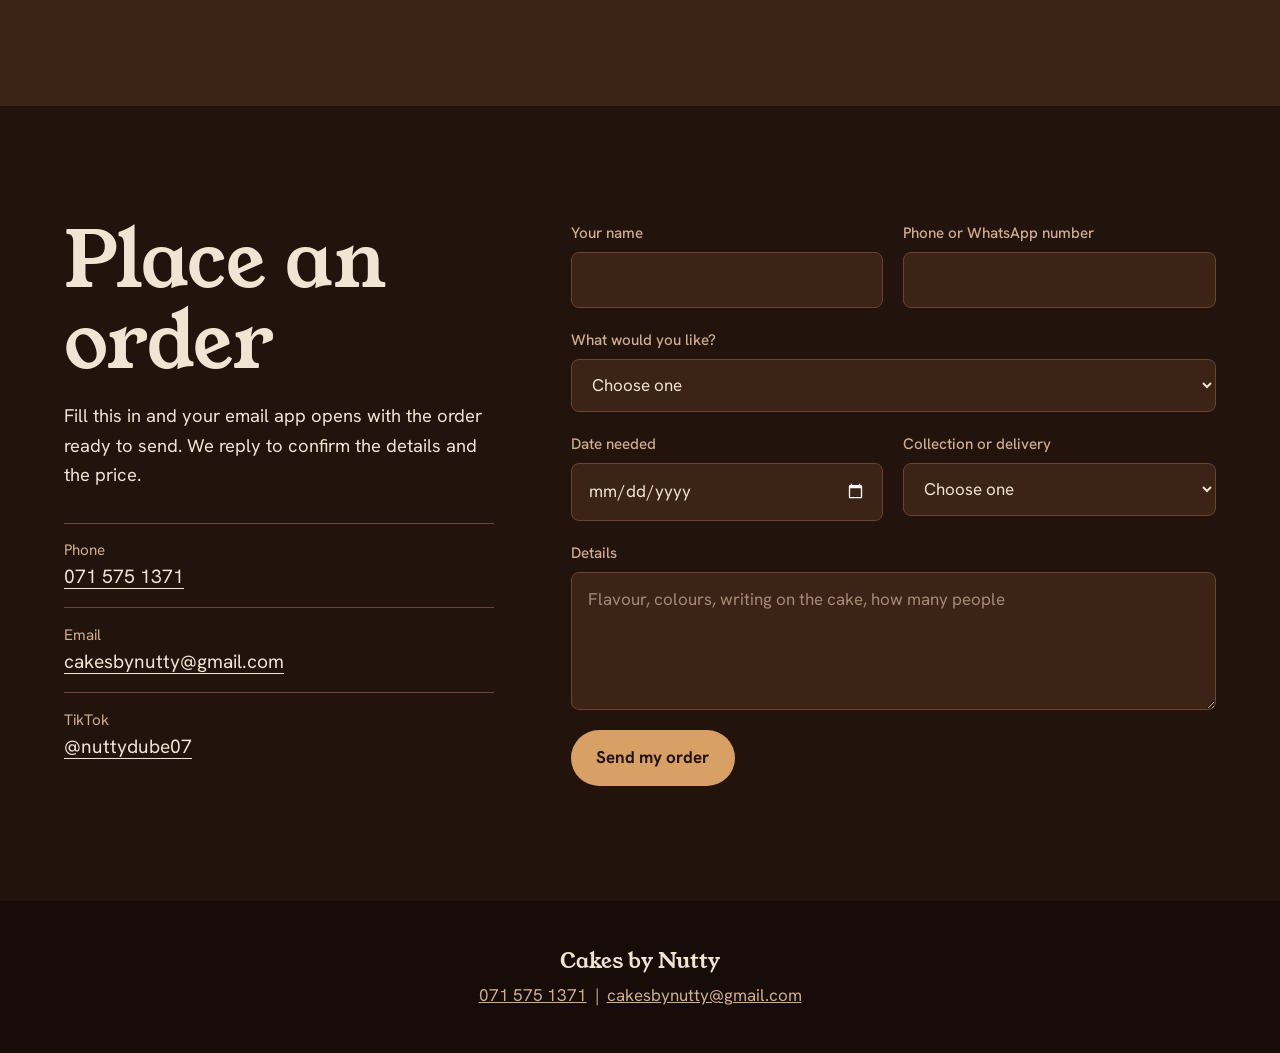
==== commit e0009e04: "Update index.html" ====
--- a/index.html
+++ b/index.html
@@ -5,7 +5,7 @@
   <meta name="viewport" content="width=device-width, initial-scale=1">
   <title>Cakes by Nutty | Handmade cakes and cupcakes</title>
   <meta name="description" content="Layered cakes, cupcakes, cake cups and treat tables, baked by hand to order. Order online from Cakes by Nutty.">
-  <link rel="icon" href="images/logo.webp" type="image/webp">
+  <link rel="icon" href="logo.webp" type="image/webp">
   <link rel="preconnect" href="https://fonts.googleapis.com">
   <link rel="preconnect" href="https://fonts.gstatic.com" crossorigin>
   <link href="https://fonts.googleapis.com/css2?family=Hanken+Grotesk:wght@400;500;700&family=Young+Serif&display=swap" rel="stylesheet">
@@ -15,7 +15,7 @@
 
   <header class="site-header">
     <a class="brand" href="#top" aria-label="Cakes by Nutty, back to top">
-      <img src="images/logo.webp" alt="" width="59" height="52">
+      <img src="logo.webp" alt="" width="59" height="52">
       <span>Cakes by Nutty</span>
     </a>
     <nav aria-label="Main">
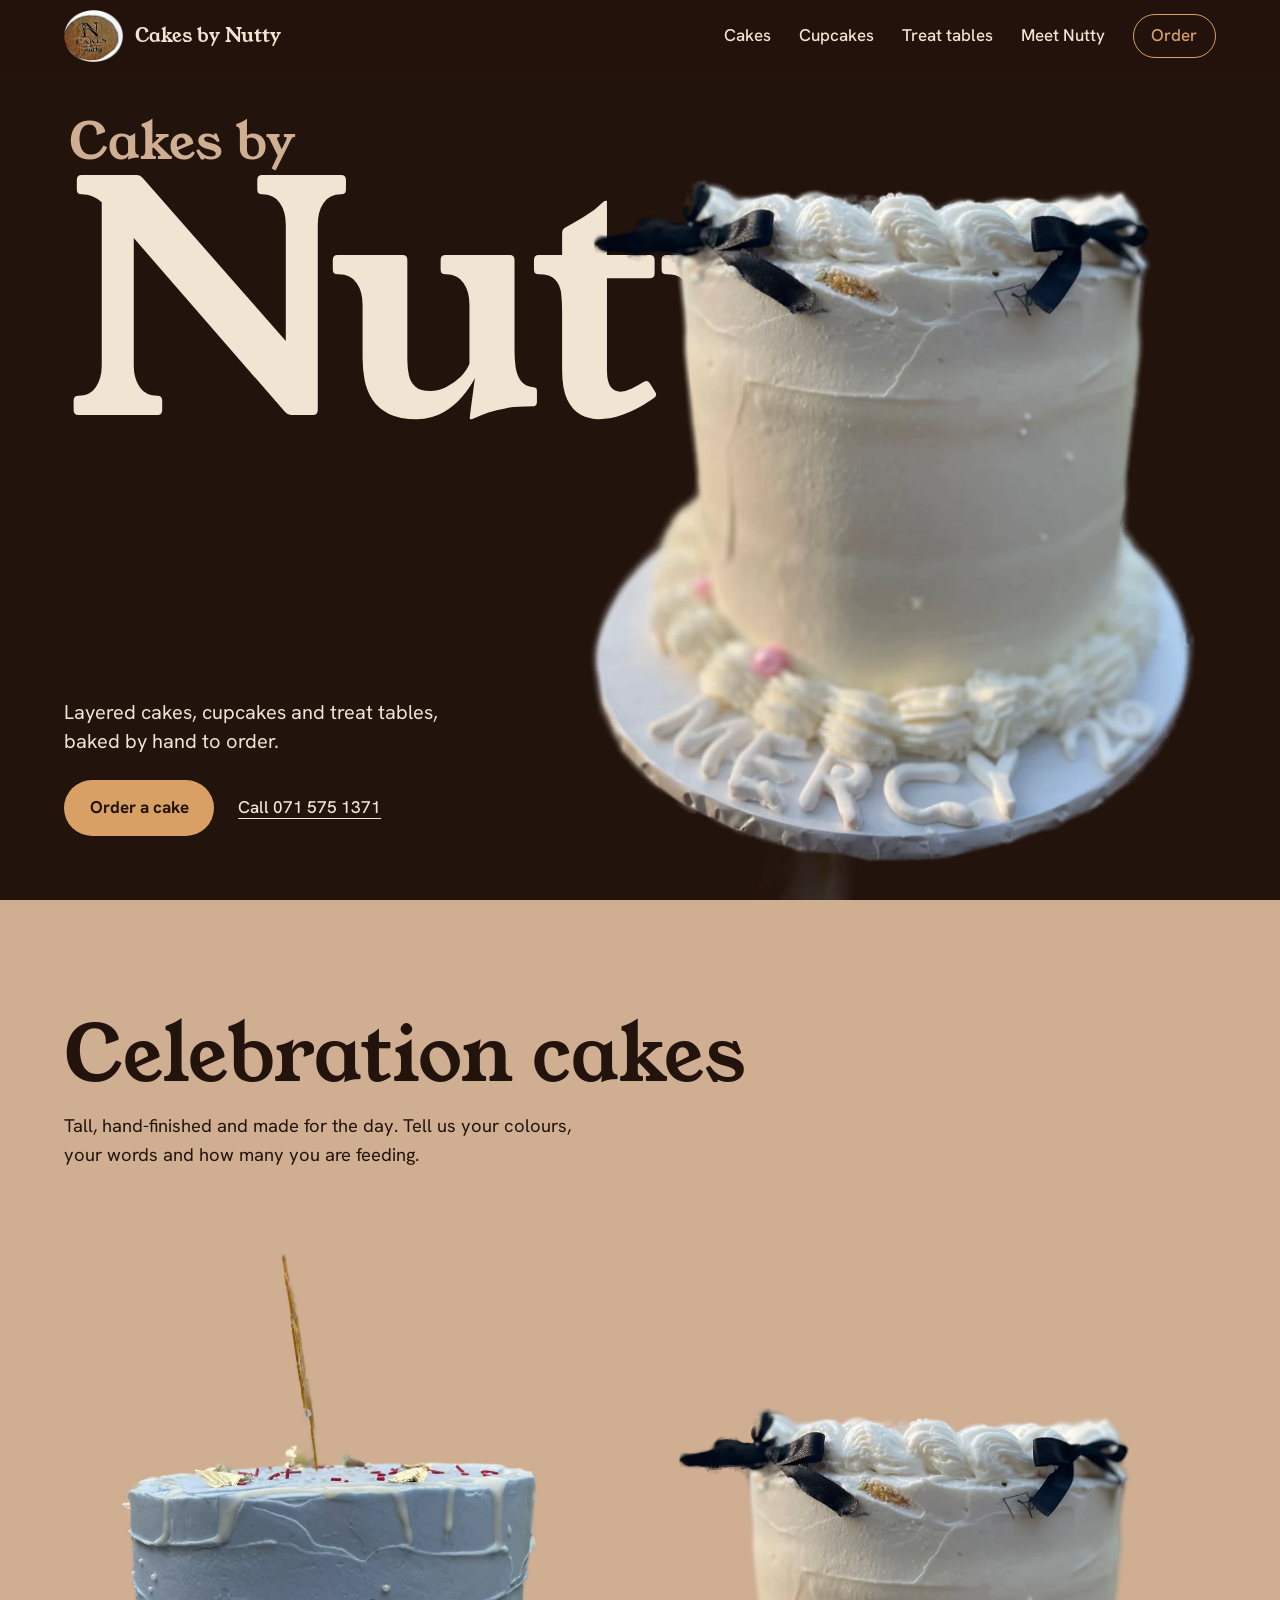
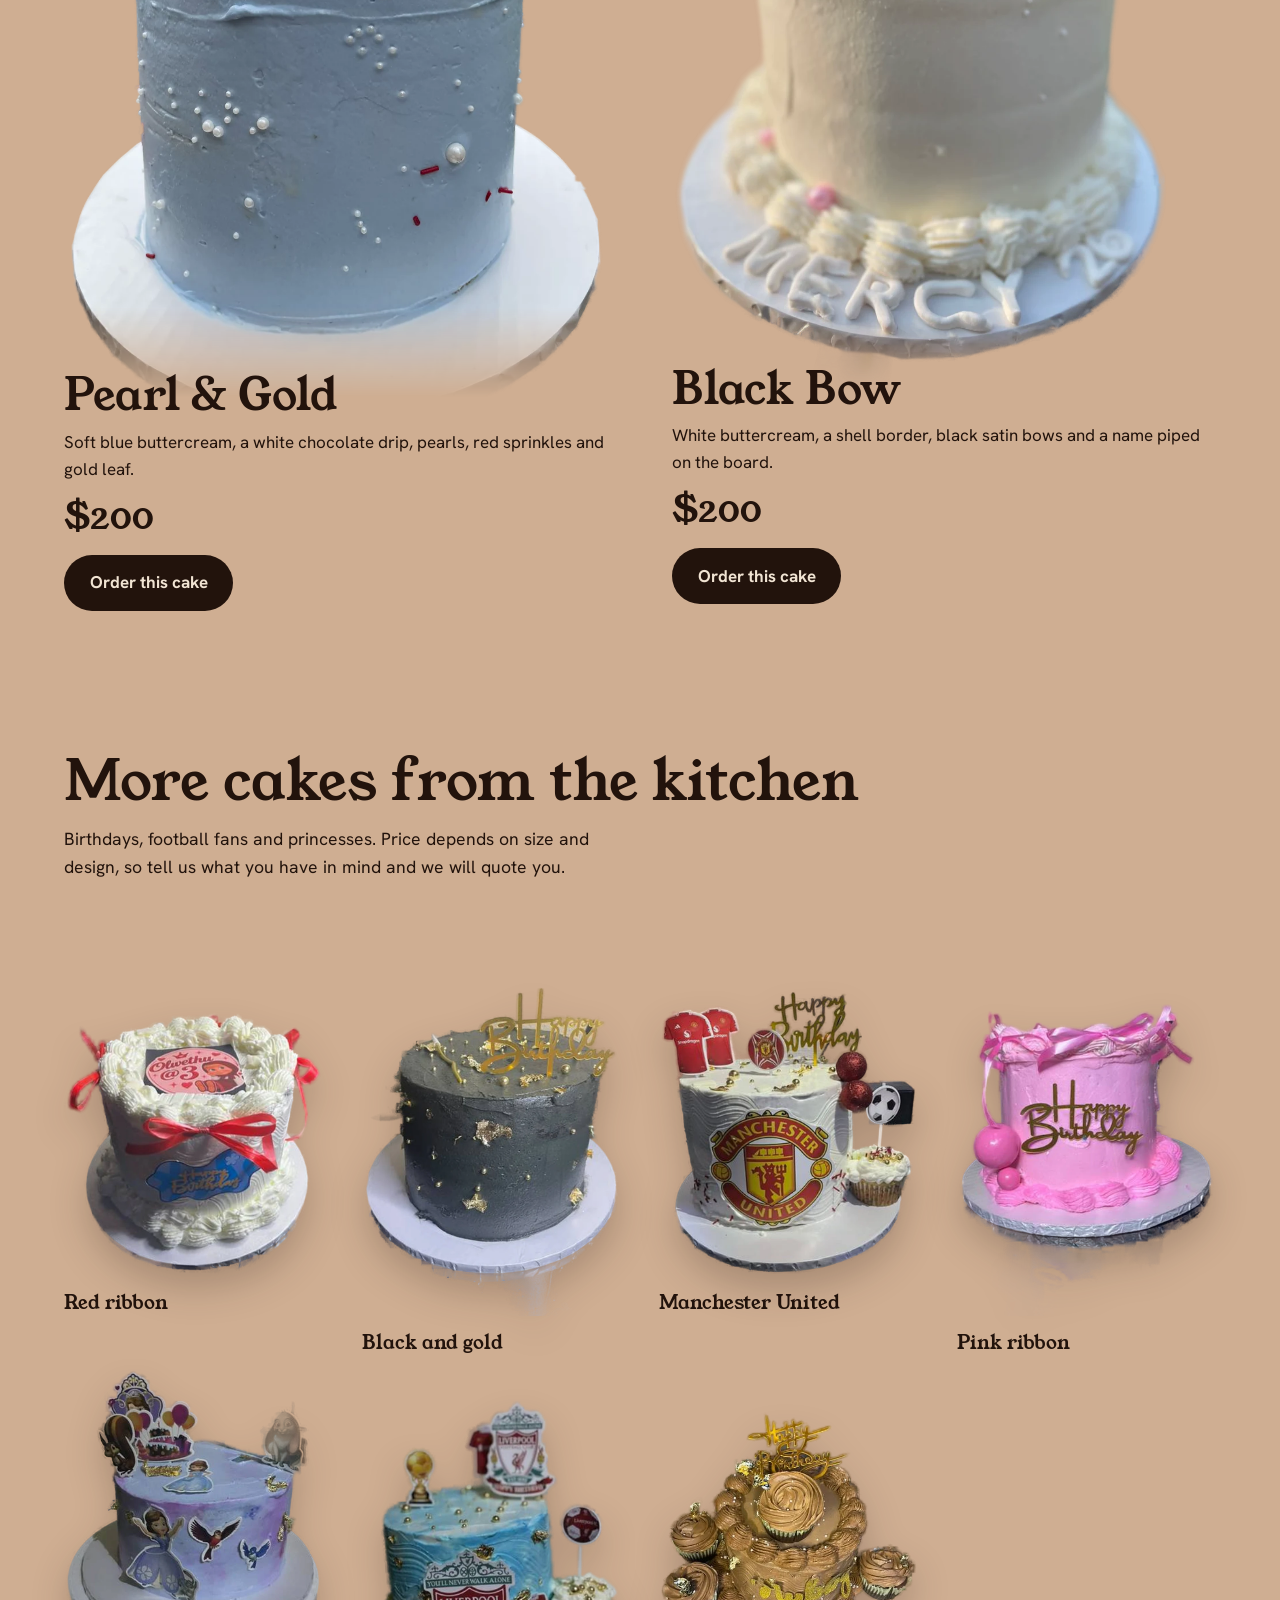
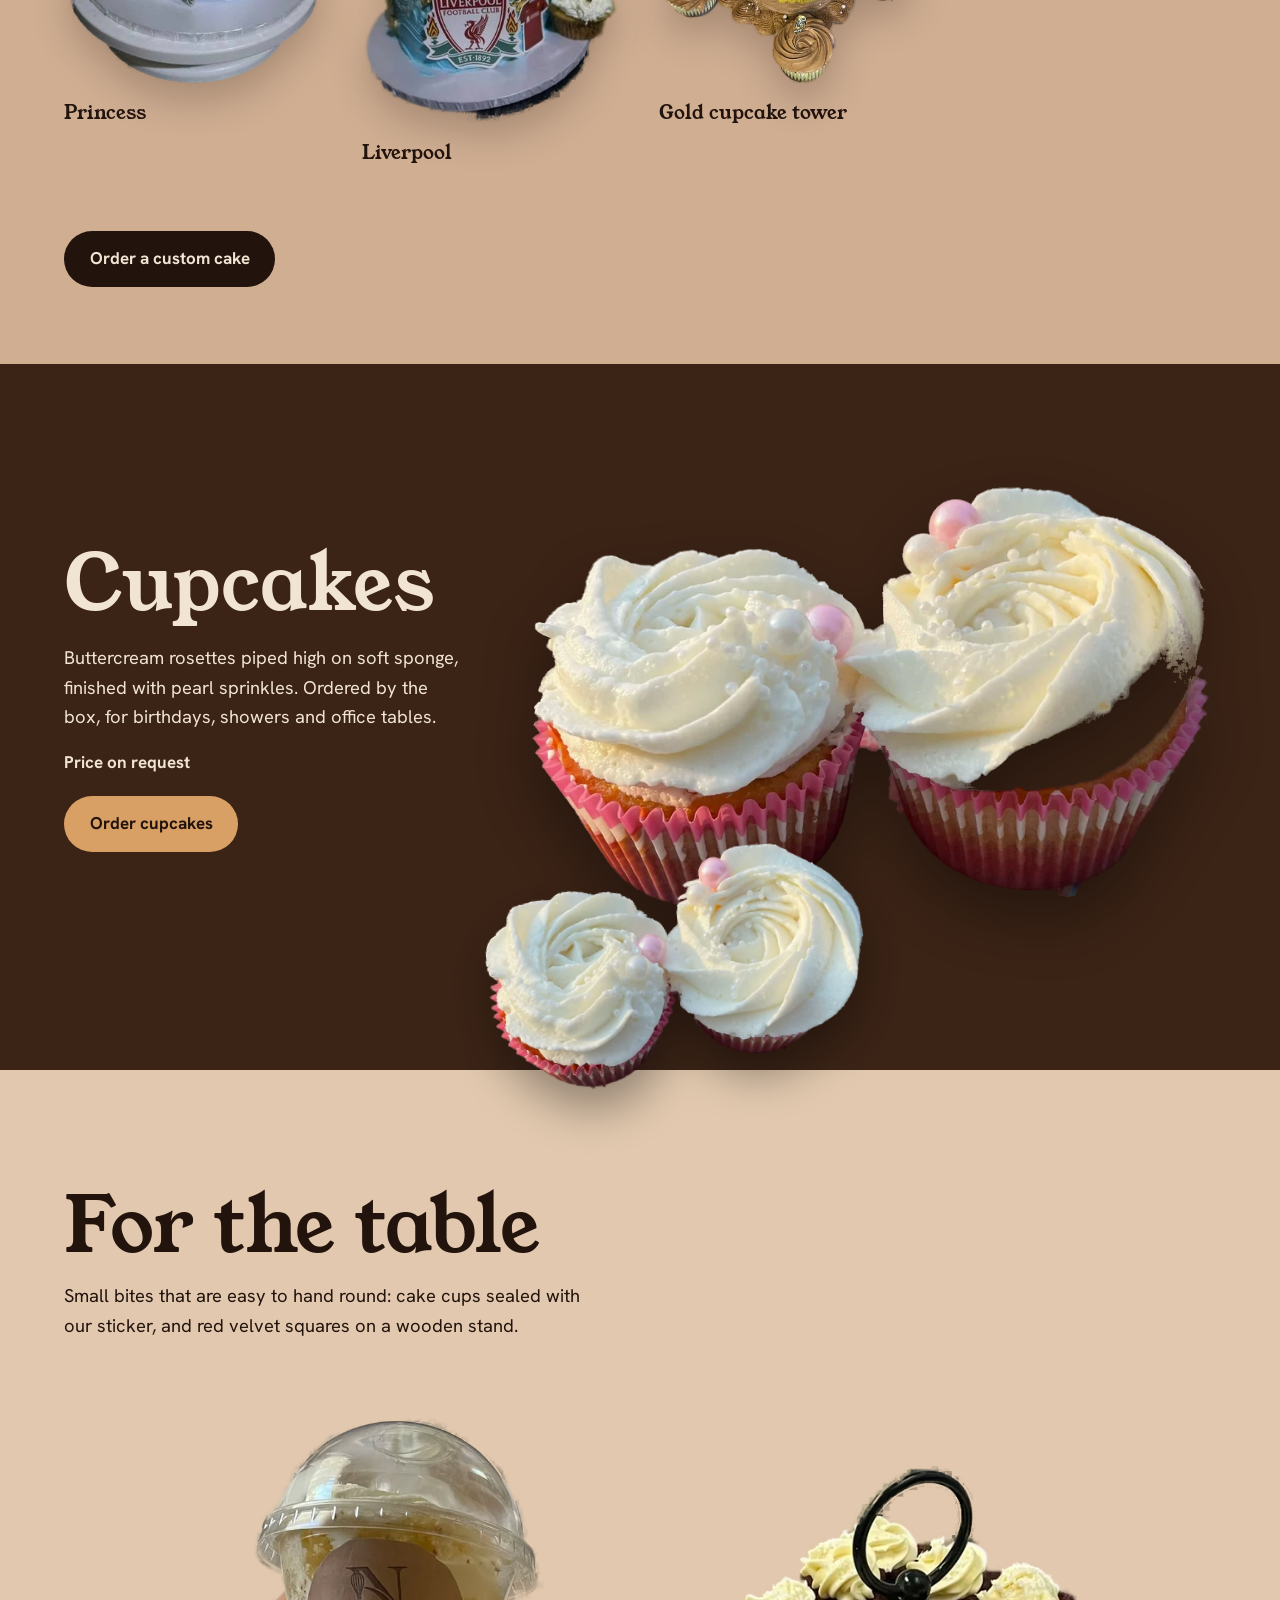
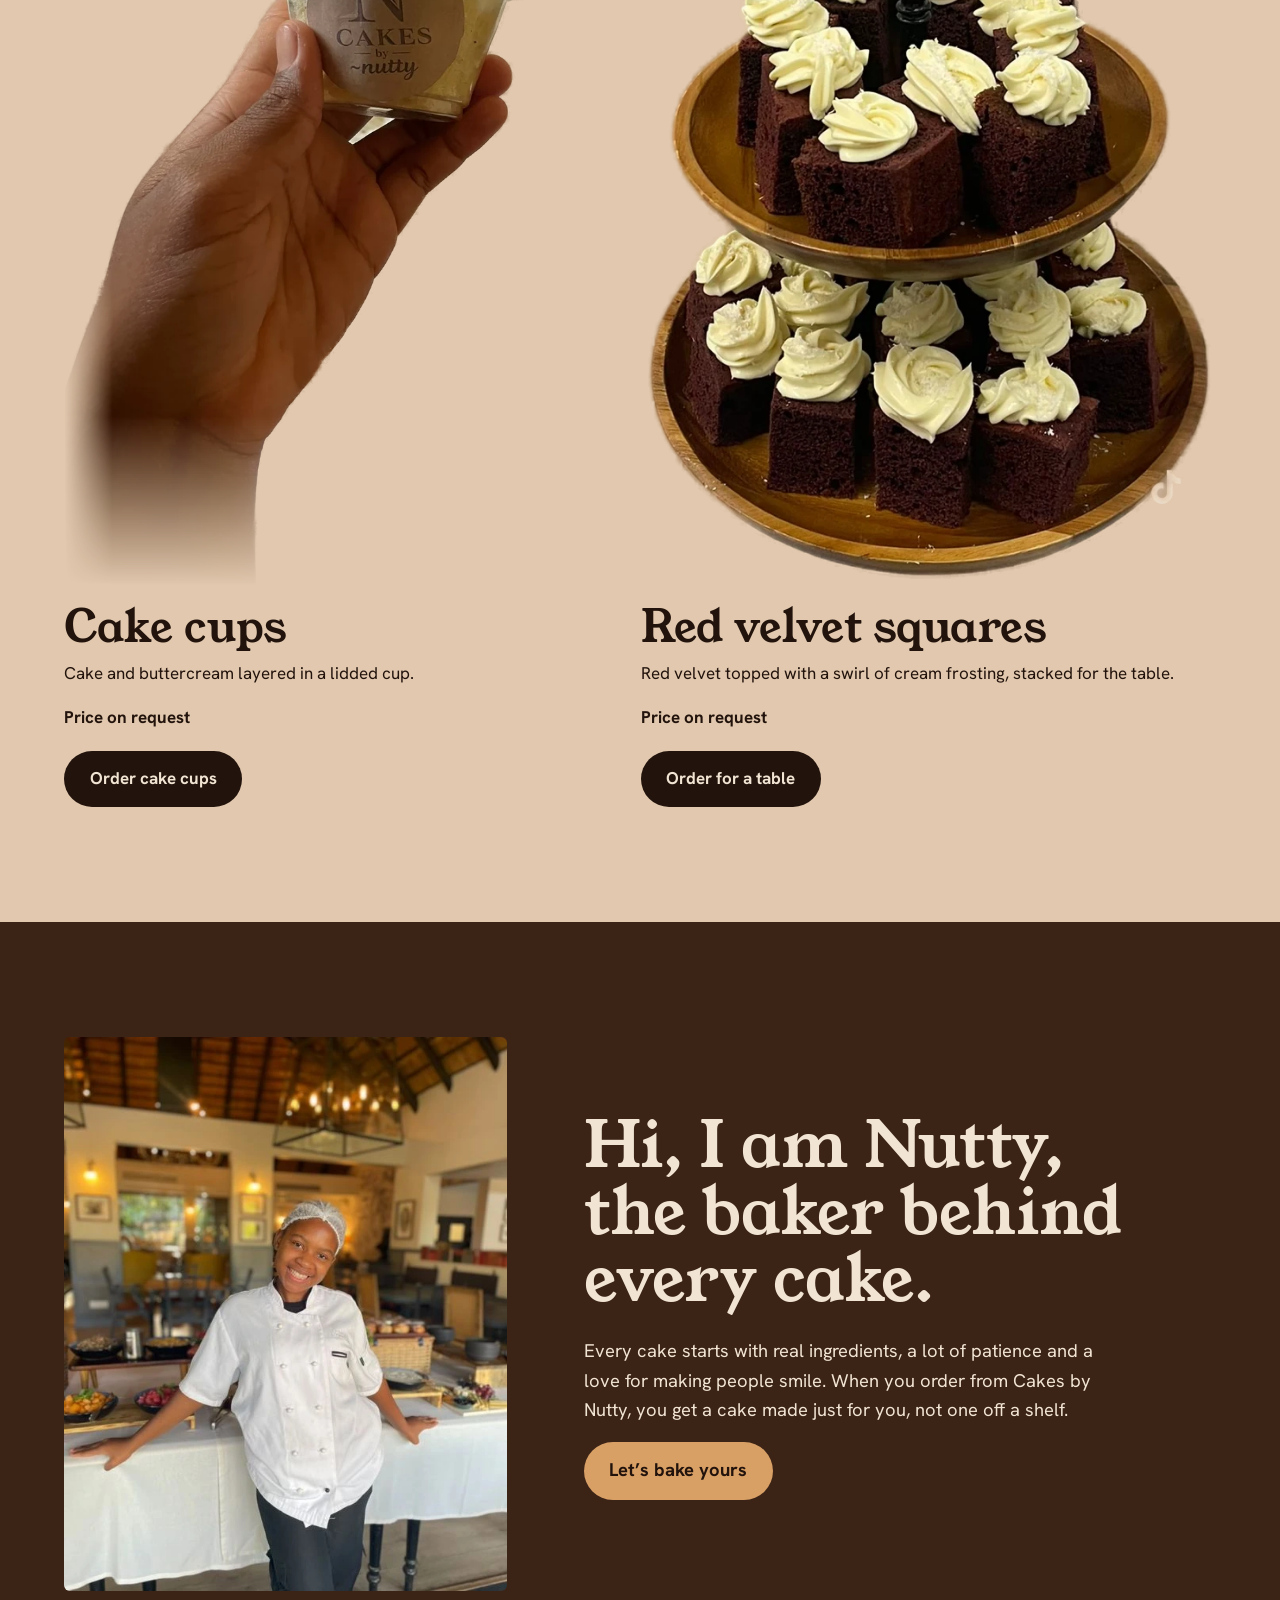
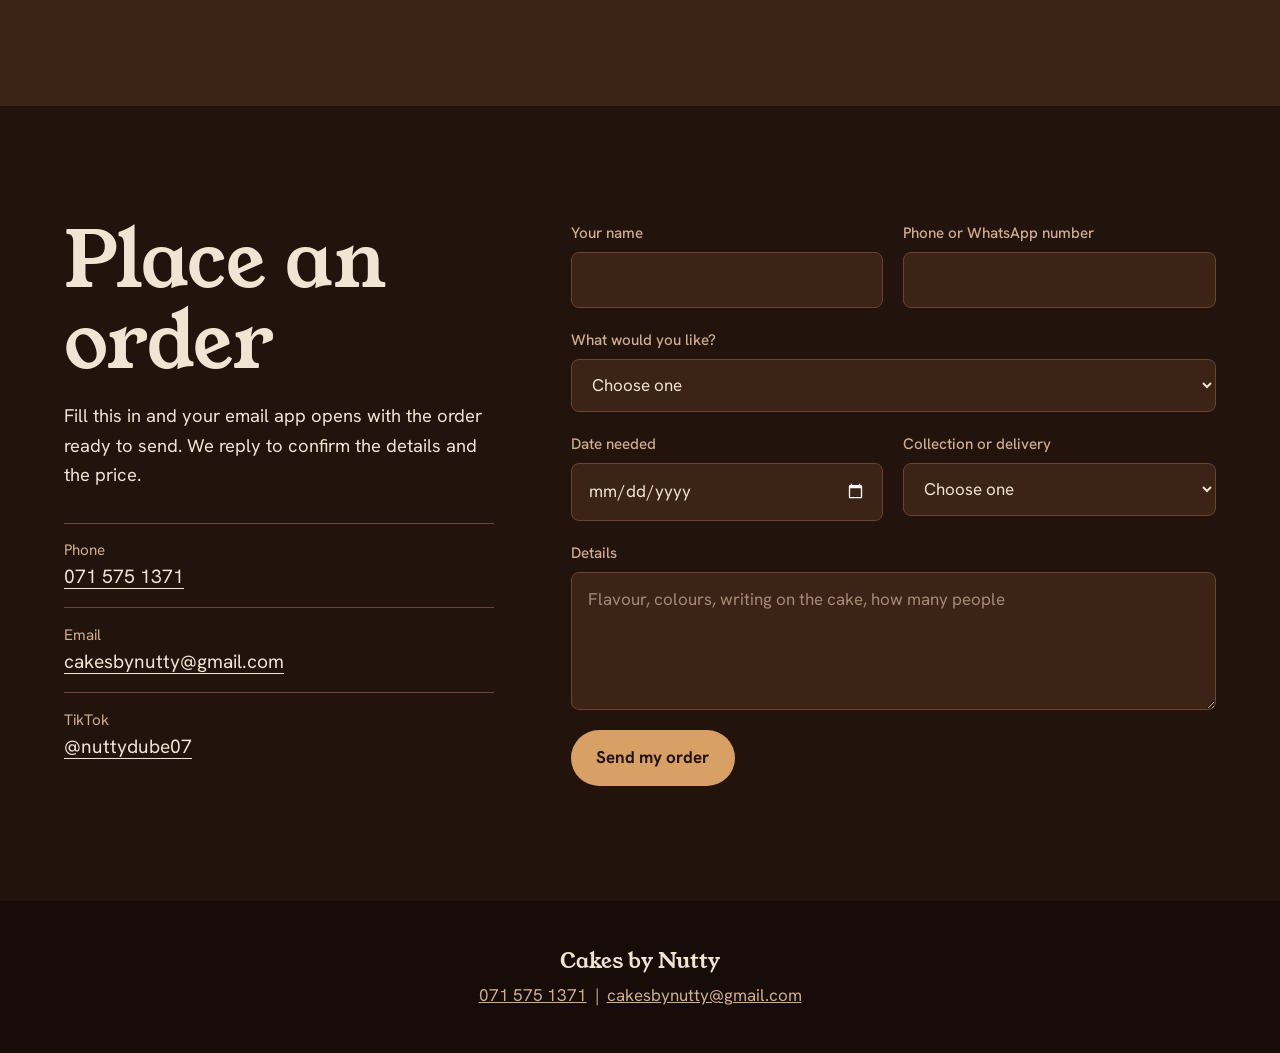
==== commit 9bcf4d1c: "Update index.html" ====
--- a/index.html
+++ b/index.html
@@ -39,7 +39,7 @@
           <a class="text-link" href="tel:0715751371">Call 071 575 1371</a>
         </div>
       </div>
-      <img class="hero-cake" src="images/cake-white.webp" width="877" height="1033"
+      <img class="hero-cake" src="cake-white.webp" width="877" height="1033"
            alt="Tall white buttercream cake with a shell border and two black satin bows">
     </section>
 
@@ -52,7 +52,7 @@
 
       <div class="cake-row">
         <article class="cake cake-a">
-          <img src="images/cake-blue.webp" width="941" height="1297" loading="lazy"
+          <img src="cake-blue.webp" width="941" height="1297" loading="lazy"
                alt="Tall blue buttercream cake with a white chocolate drip, pearls, red sprinkles, gold leaf and a gold topper">
           <div class="cake-info">
             <h3>Pearl &amp; Gold</h3>
@@ -63,7 +63,7 @@
         </article>
 
         <article class="cake cake-b">
-          <img src="images/cake-white.webp" width="877" height="1033" loading="lazy"
+          <img src="cake-white.webp" width="877" height="1033" loading="lazy"
                alt="Tall white buttercream cake with a shell border, black satin bows and a name piped on the board">
           <div class="cake-info">
             <h3>Black Bow</h3>
@@ -81,31 +81,31 @@
         </div>
         <div class="more-grid">
           <figure>
-            <img src="images/more-red-ribbon.webp" width="717" height="734" loading="lazy" alt="White birthday cake with a printed picture on top and red ribbons">
+            <img src="more-red-ribbon.webp" width="717" height="734" loading="lazy" alt="White birthday cake with a printed picture on top and red ribbons">
             <figcaption>Red ribbon</figcaption>
           </figure>
           <figure>
-            <img src="images/more-black-gold.webp" width="798" height="1018" loading="lazy" alt="Black cake with gold leaf and a gold Happy Birthday topper">
+            <img src="more-black-gold.webp" width="798" height="1018" loading="lazy" alt="Black cake with gold leaf and a gold Happy Birthday topper">
             <figcaption>Black and gold</figcaption>
           </figure>
           <figure>
-            <img src="images/more-manchester.webp" width="760" height="842" loading="lazy" alt="Manchester United themed cake with shirts, a football and a cupcake">
+            <img src="more-manchester.webp" width="760" height="842" loading="lazy" alt="Manchester United themed cake with shirts, a football and a cupcake">
             <figcaption>Manchester United</figcaption>
           </figure>
           <figure>
-            <img src="images/more-pink-ribbon.webp" width="721" height="877" loading="lazy" alt="Pink birthday cake with pink ribbons and a gold Happy Birthday topper">
+            <img src="more-pink-ribbon.webp" width="721" height="877" loading="lazy" alt="Pink birthday cake with pink ribbons and a gold Happy Birthday topper">
             <figcaption>Pink ribbon</figcaption>
           </figure>
           <figure>
-            <img src="images/more-princess.webp" width="766" height="939" loading="lazy" alt="Purple princess themed cake with a castle topper">
+            <img src="more-princess.webp" width="766" height="939" loading="lazy" alt="Purple princess themed cake with a castle topper">
             <figcaption>Princess</figcaption>
           </figure>
           <figure>
-            <img src="images/more-liverpool.webp" width="700" height="888" loading="lazy" alt="Blue Liverpool themed cake with a club crest and trophy topper">
+            <img src="more-liverpool.webp" width="700" height="888" loading="lazy" alt="Blue Liverpool themed cake with a club crest and trophy topper">
             <figcaption>Liverpool</figcaption>
           </figure>
           <figure>
-            <img src="images/more-gold-tower.webp" width="949" height="1007" loading="lazy" alt="Gold cupcake tower with a Happy Birthday topper">
+            <img src="more-gold-tower.webp" width="949" height="1007" loading="lazy" alt="Gold cupcake tower with a Happy Birthday topper">
             <figcaption>Gold cupcake tower</figcaption>
           </figure>
         </div>
@@ -122,9 +122,9 @@
         <button class="btn" type="button" data-order="Cupcakes">Order cupcakes</button>
       </div>
       <div class="cupcake-art">
-        <img class="cc-side" src="images/cupcakes-side.webp" width="833" height="527" loading="lazy"
+        <img class="cc-side" src="cupcakes-side.webp" width="833" height="527" loading="lazy"
              alt="Two vanilla-frosted cupcakes in pink paper cases with pearl sprinkles">
-        <img class="cc-top" src="images/cupcakes-top.webp" width="765" height="467" loading="lazy"
+        <img class="cc-top" src="cupcakes-top.webp" width="765" height="467" loading="lazy"
              alt="Two cupcakes seen from above, buttercream swirled into roses with pink and white pearls">
       </div>
     </section>
@@ -138,7 +138,7 @@
 
       <div class="table-row">
         <figure class="treat treat-cups">
-          <img src="images/cups.webp" width="695" height="1111" loading="lazy"
+          <img src="cups.webp" width="695" height="1111" loading="lazy"
                alt="A hand holding a lidded cake cup with the Cakes by Nutty sticker">
           <figcaption>
             <h3>Cake cups</h3>
@@ -149,7 +149,7 @@
         </figure>
 
         <figure class="treat treat-stand">
-          <img src="images/stand.webp" width="666" height="841" loading="lazy"
+          <img src="stand.webp" width="666" height="841" loading="lazy"
                alt="Two-tier wooden stand piled with red velvet squares topped with cream frosting">
           <figcaption>
             <h3>Red velvet squares</h3>
@@ -163,7 +163,7 @@
 
     <!-- ABOUT -->
     <section class="about" id="about" aria-labelledby="about-title">
-      <img src="images/baker.webp" width="560" height="700" loading="lazy"
+      <img src="baker.webp" width="560" height="700" loading="lazy"
            alt="Nutty, the baker, smiling in her chef whites">
       <div class="about-copy">
         <h2 id="about-title">Hi, I am Nutty, the baker behind every cake.</h2>
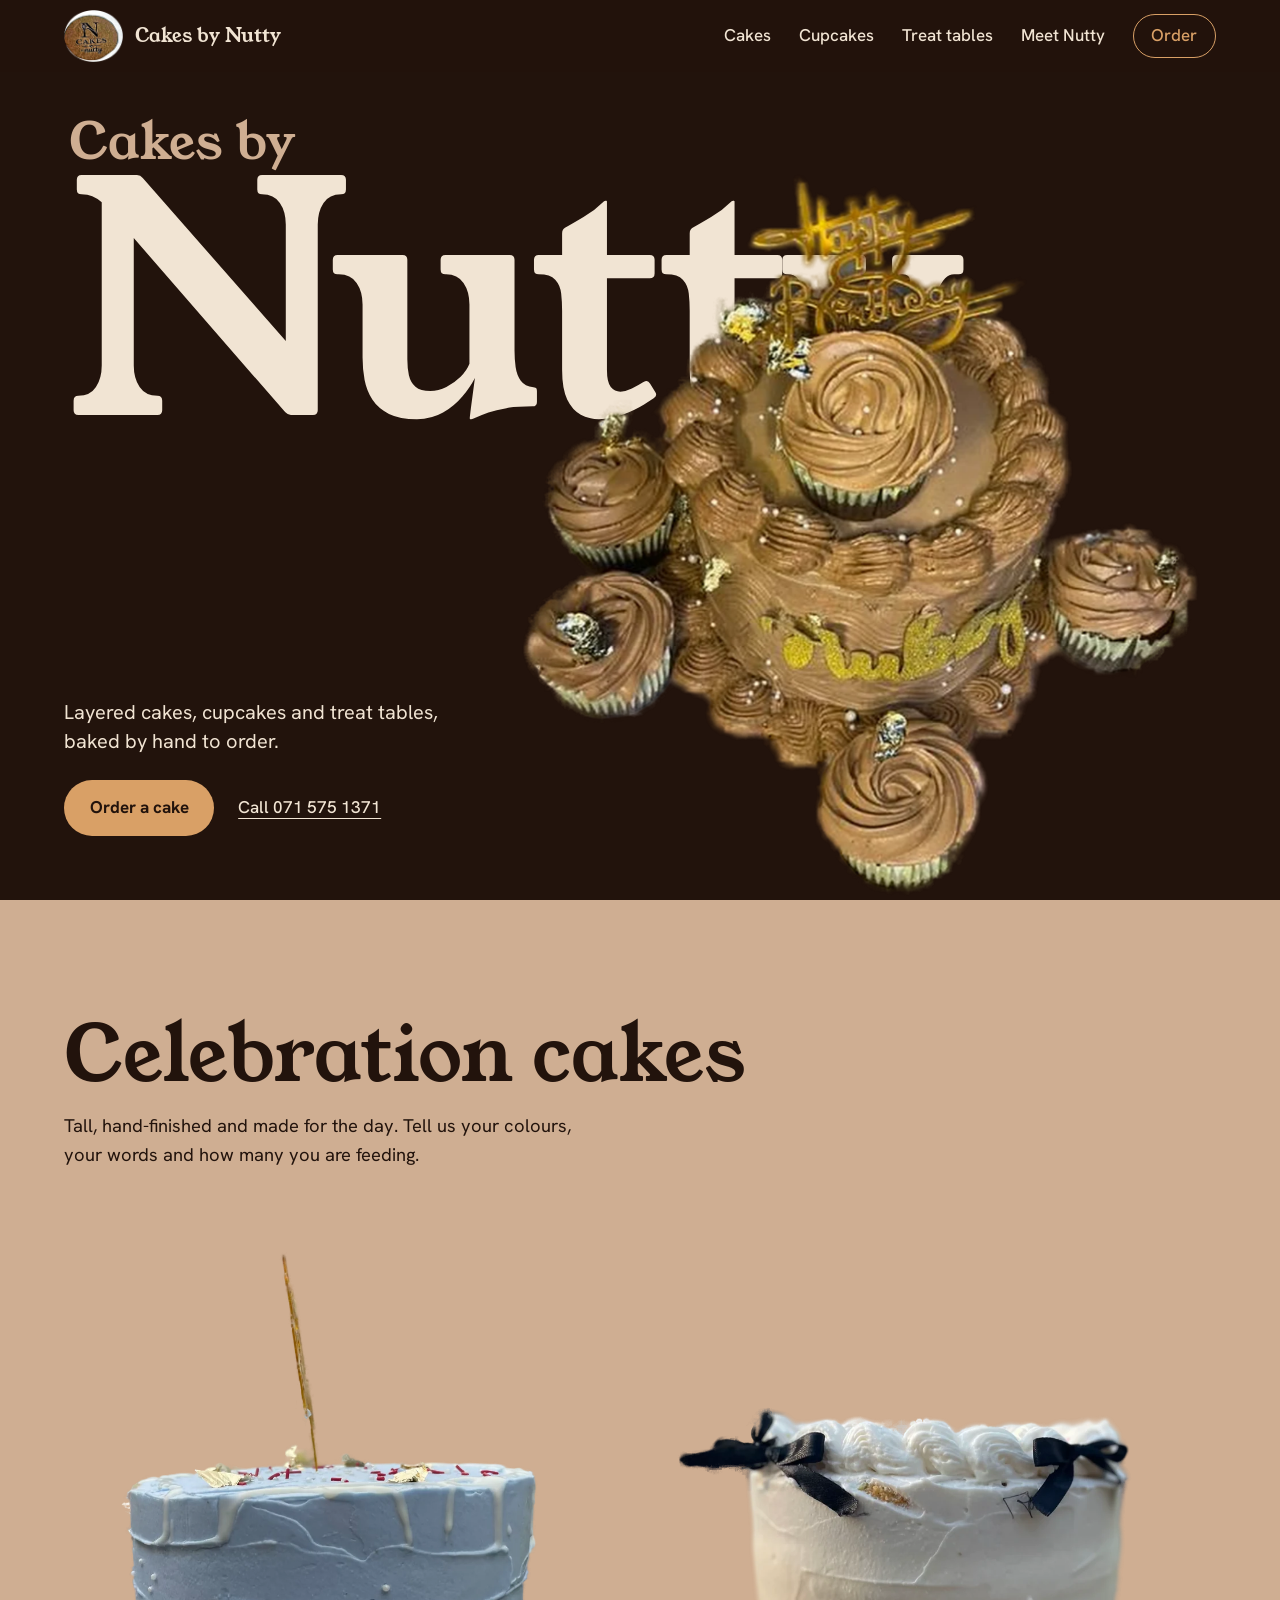
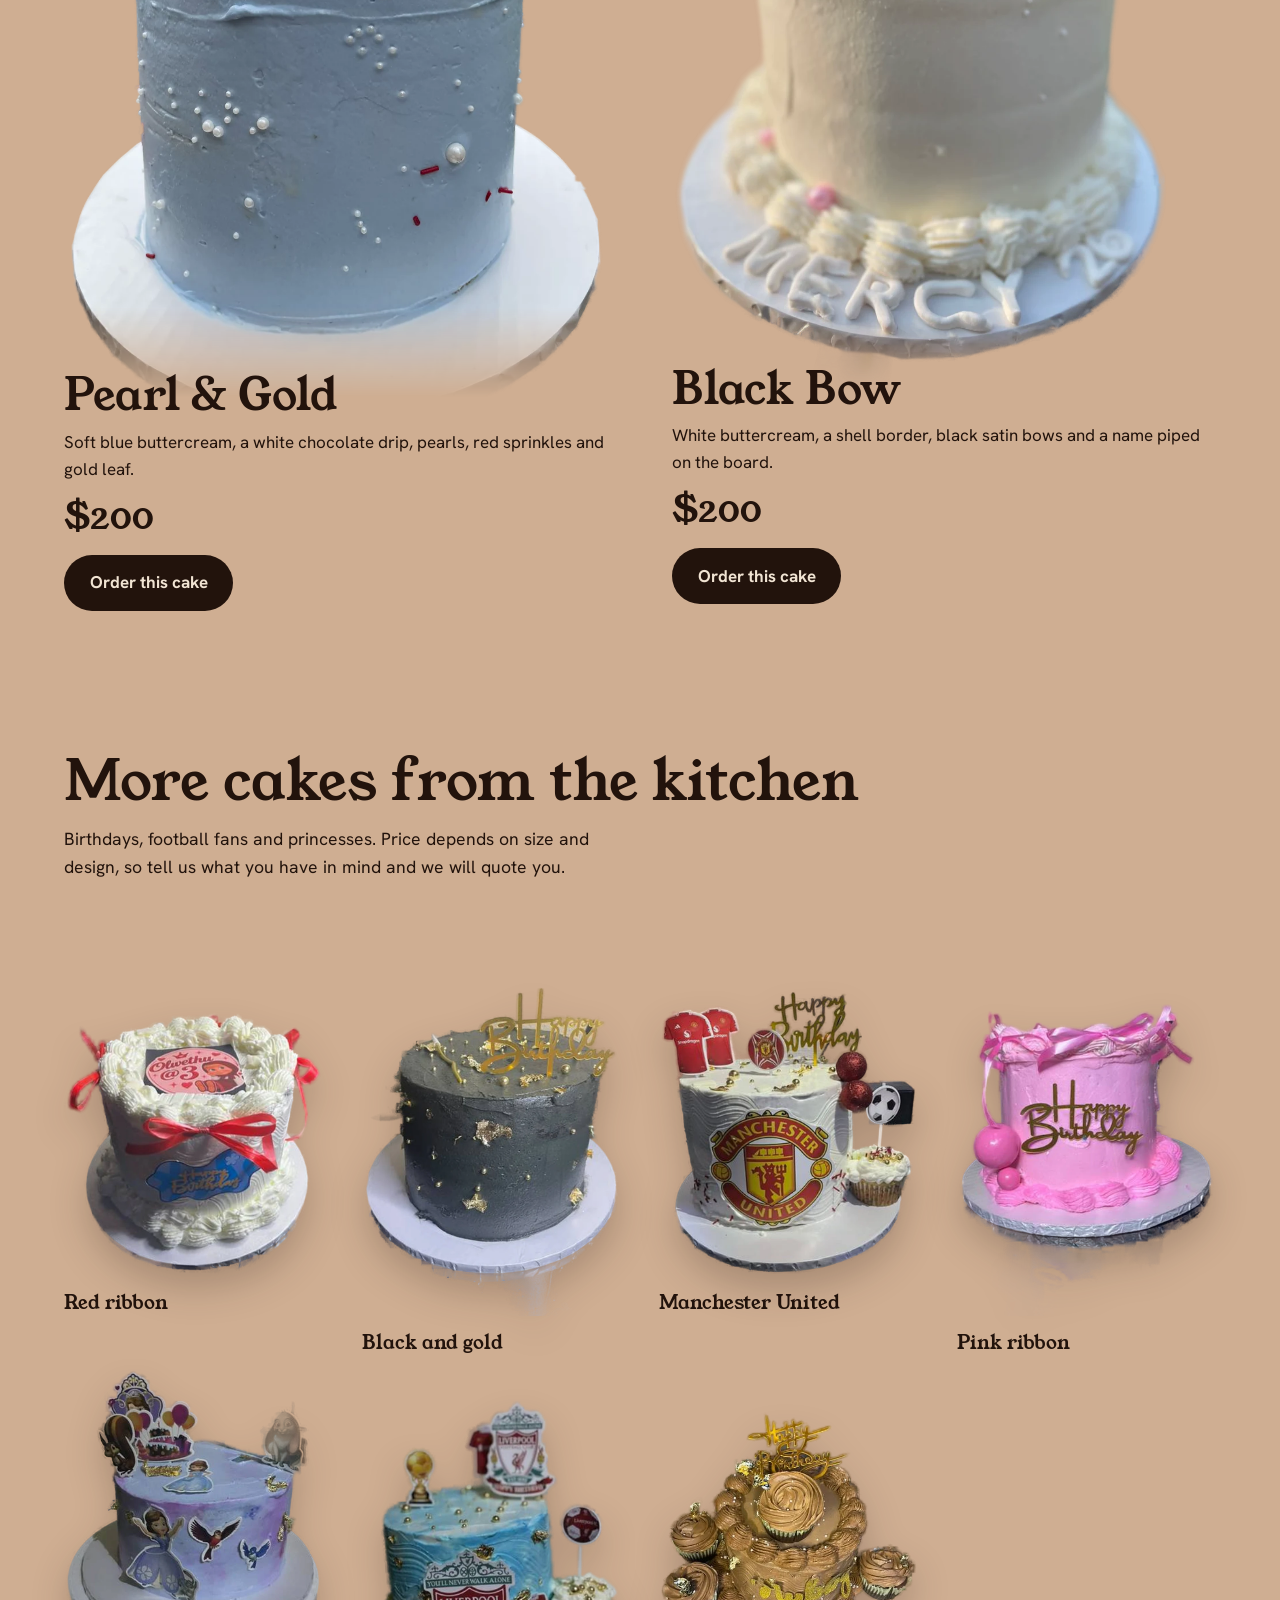
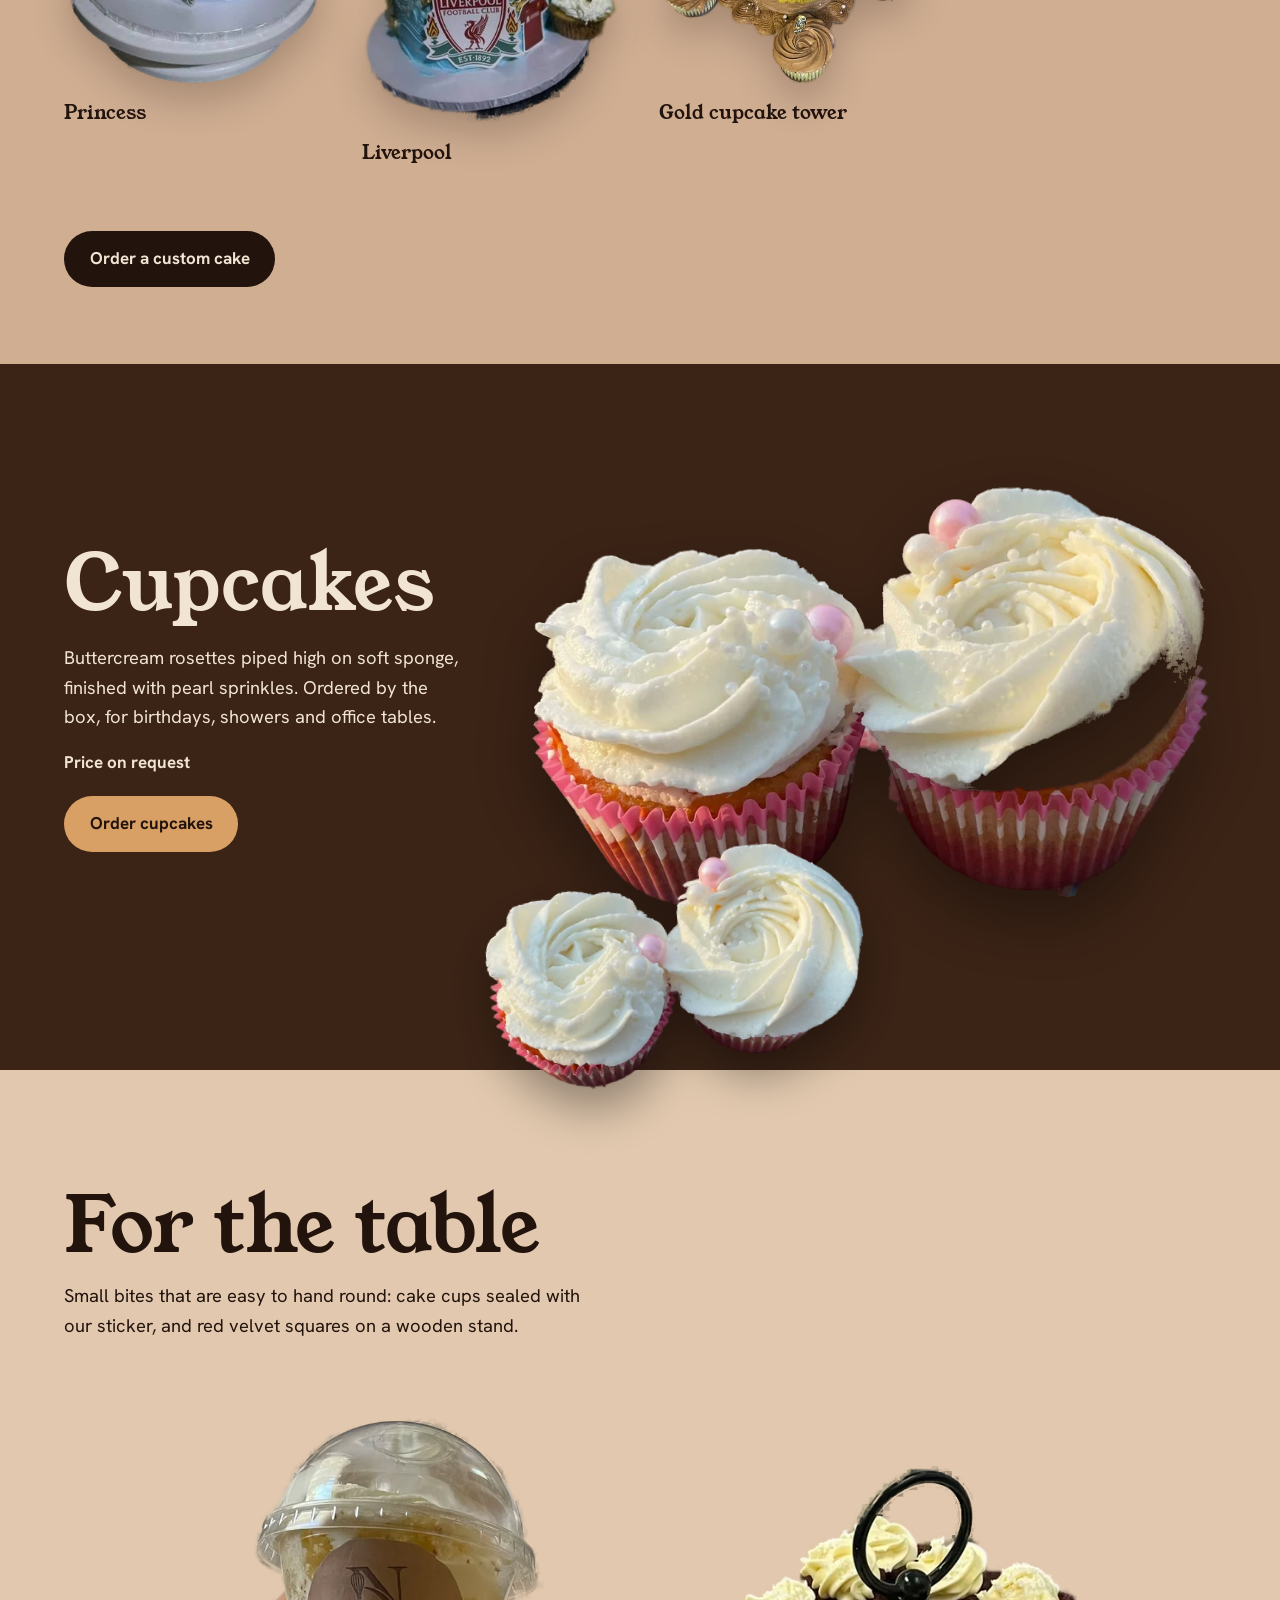
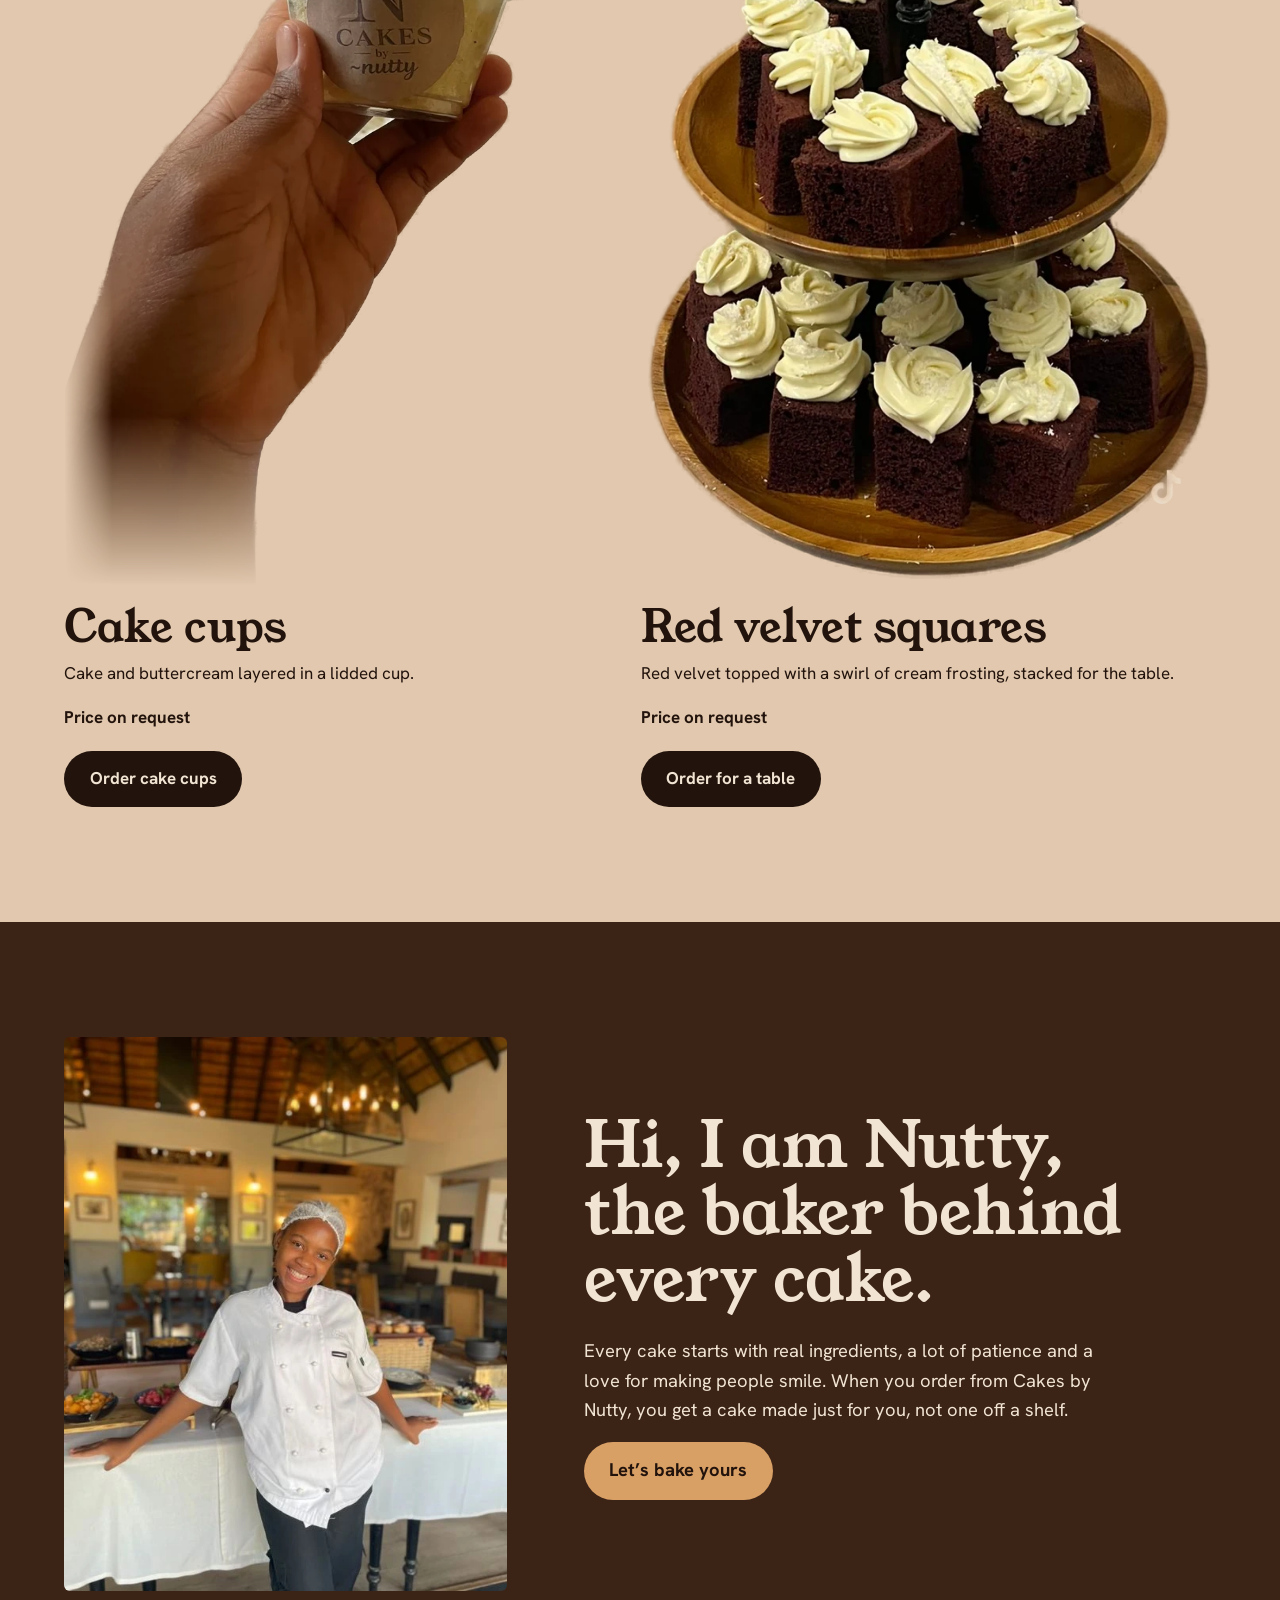
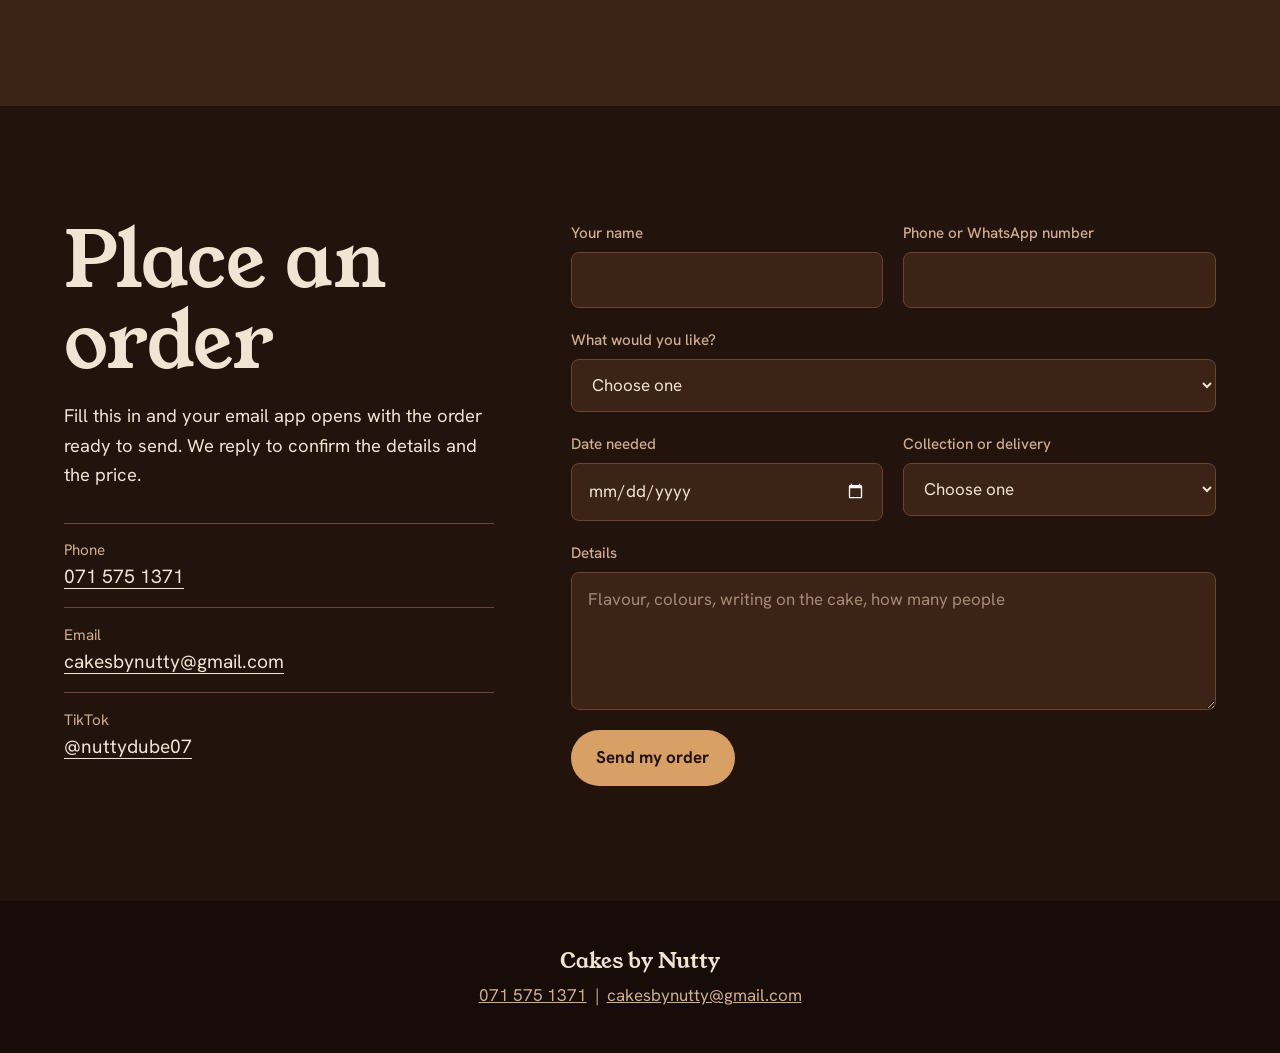
==== commit 6e25df0b: "Update index.html" ====
--- a/index.html
+++ b/index.html
@@ -39,7 +39,7 @@
           <a class="text-link" href="tel:0715751371">Call 071 575 1371</a>
         </div>
       </div>
-      <img class="hero-cake" src="cake-white.webp" width="877" height="1033"
+      <img class="hero-cake" src="more-gold-tower.webp" width="877" height="1033"
            alt="Tall white buttercream cake with a shell border and two black satin bows">
     </section>
 
